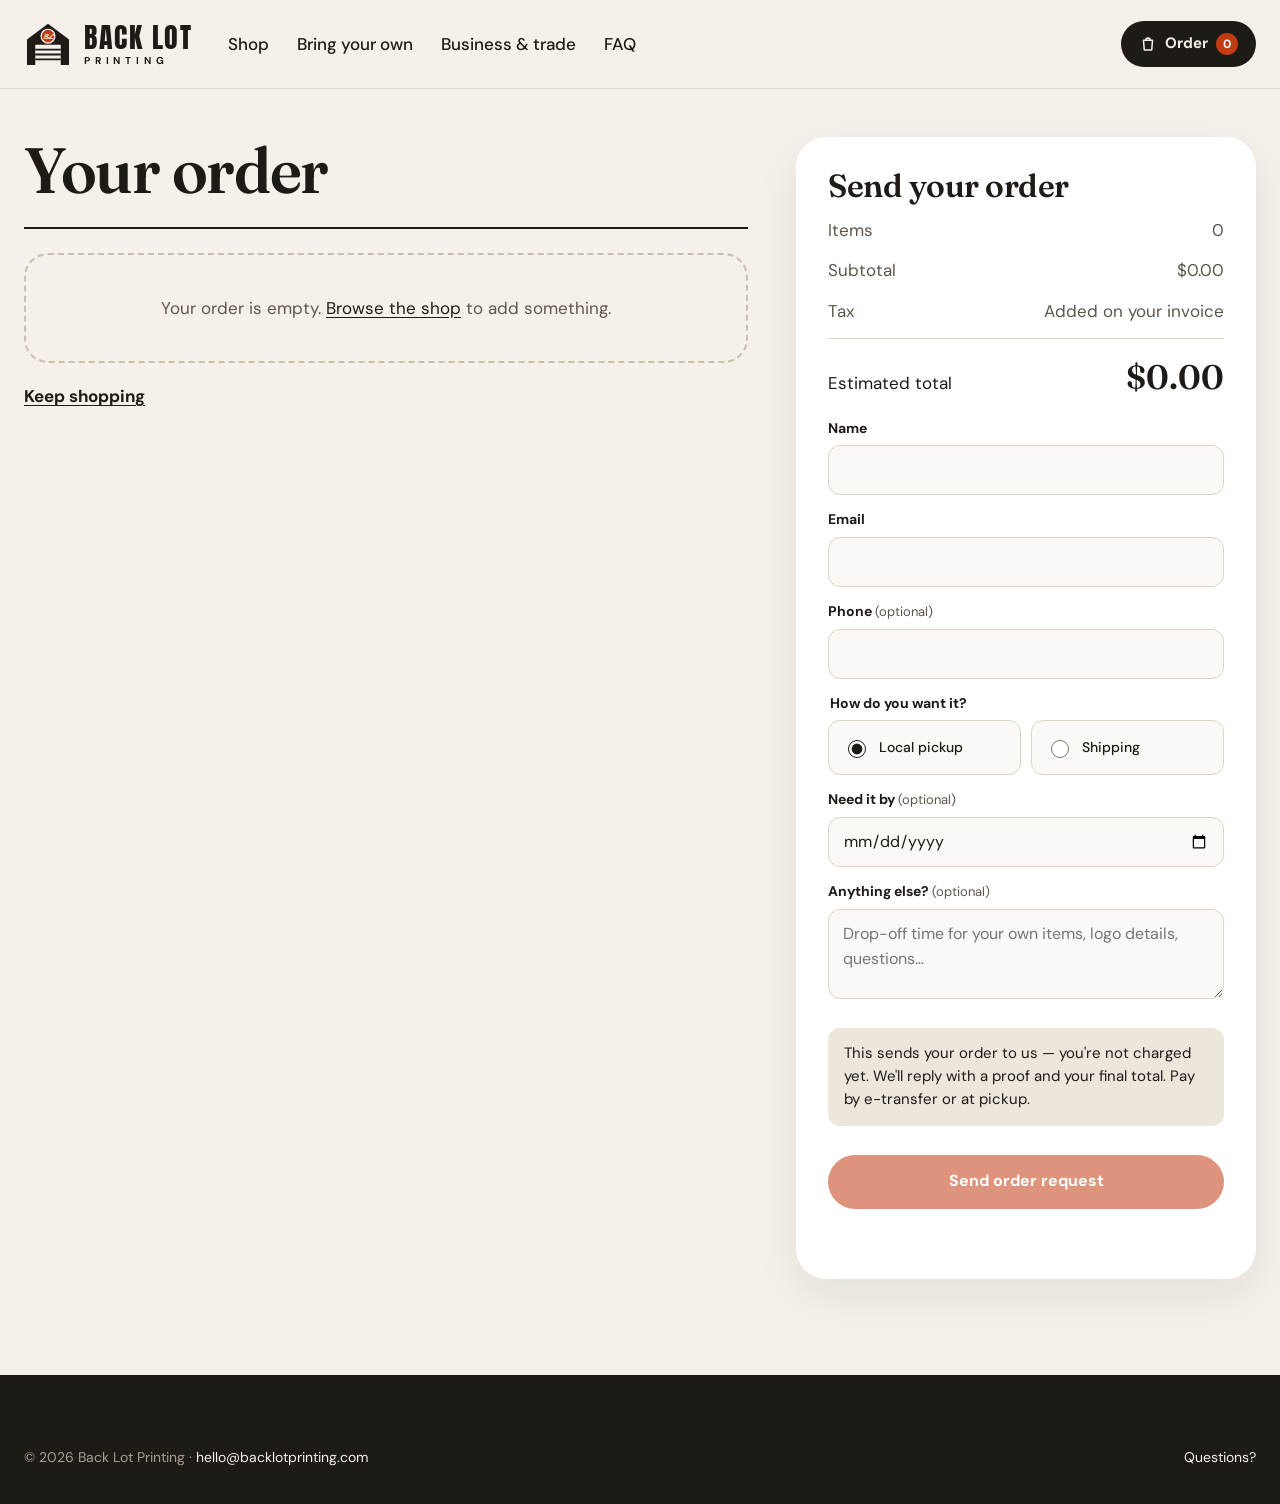
==== order.html @ 82334598 "Add files via upload" ====
<!doctype html>
<html lang="en">
<head>
<meta charset="utf-8">
<meta name="viewport" content="width=device-width, initial-scale=1">
<title>Your order — Back Lot Printing</title>
<link rel="icon" href="data:image/svg+xml,%3Csvg xmlns='http://www.w3.org/2000/svg' viewBox='0 0 64 64'%3E%3Cpath d='M4 26 L32 5 L60 26 V60 H4 Z' fill='%231E1B17'/%3E%3Crect x='15' y='33' width='34' height='27' fill='%23F5F1EA'/%3E%3Cpath d='M15 39.5 H49 M15 46 H49 M15 52.5 H49' stroke='%231E1B17' stroke-width='2.4'/%3E%3Ccircle cx='32' cy='21.5' r='9.2' fill='%23C23B12' stroke='%23FFFFFF' stroke-width='1.6'/%3E%3C/svg%3E">
<link rel="preconnect" href="https://fonts.googleapis.com">
<link rel="preconnect" href="https://fonts.gstatic.com" crossorigin>
<link href="https://fonts.googleapis.com/css2?family=Anton&family=DM+Sans:opsz,wght@9..40,400;9..40,500;9..40,700&family=Fraunces:opsz,wght@9..144,500..700&family=Yellowtail&display=swap" rel="stylesheet">
<link rel="stylesheet" href="styles.css">
<script src="config.js"></script>
<script src="products.js"></script>
<script src="site.js"></script>
</head>
<body>

<header class="site-header">
  <div class="wrap">
    <a class="logo" href="index.html" aria-label="Back Lot Printing home">
      <svg width="48" height="48" viewBox="0 0 64 64" aria-hidden="true"><path d="M4 26 L32 5 L60 26 V60 H4 Z" fill="#1E1B17"/><rect x="15" y="33" width="34" height="27" fill="#F5F1EA"/><path d="M15 39.5 H49 M15 46 H49 M15 52.5 H49" stroke="#1E1B17" stroke-width="2.4"/><circle cx="32" cy="21.5" r="9.2" fill="#C23B12" stroke="#FFFFFF" stroke-width="1.6"/><text x="32" y="24.9" text-anchor="middle" font-family="Yellowtail, 'Brush Script MT', cursive" font-size="10" fill="#FFFFFF">BL</text></svg>
      <span class="logo-words"><b>BACK LOT</b><small>PRINTING</small></span>
    </a>
    <nav id="site-nav" class="nav" aria-label="Main">
      <a href="shop.html">Shop</a>
      <a href="index.html#byo">Bring your own</a>
      <a href="index.html#business">Business &amp; trade</a>
      <a href="index.html#faq">FAQ</a>
    </nav>
    <div class="header-actions">
      <a class="cart-link" href="order.html" data-cart-label aria-label="Your order" aria-current="page">
        <svg width="18" height="18" viewBox="0 0 24 24" fill="none" stroke="currentColor" stroke-width="2" stroke-linecap="round" stroke-linejoin="round" aria-hidden="true"><path d="M6 7h12l-1 13H7L6 7z"/><path d="M9 7a3 3 0 0 1 6 0"/></svg>
        Order <span class="cart-count" data-cart-count>0</span>
      </a>
      <button class="menu-toggle" type="button" aria-controls="site-nav" aria-expanded="false" aria-label="Menu">
        <svg width="22" height="22" viewBox="0 0 24 24" fill="none" stroke="currentColor" stroke-width="2.2" stroke-linecap="round" aria-hidden="true"><path d="M4 7h16M4 12h16M4 17h16"/></svg>
      </button>
    </div>
  </div>
</header>

<main class="wrap">
  <div class="order">
    <div>
      <h1 class="h1" style="font-size:clamp(40px,5vw,64px);margin-bottom:24px">Your order</h1>
      <div class="order-items" id="items"></div>
      <div id="empty" class="empty" hidden style="margin-top:24px">
        Your order is empty. <a href="shop.html">Browse the shop</a> to add something.
      </div>
      <p style="margin-top:20px"><a class="link-strong" href="shop.html">Keep shopping</a></p>
    </div>

    <form class="summary" id="order-form" novalidate>
      <h2 class="h2" style="font-size:32px">Send your order</h2>
      <div class="sum-line"><span>Items</span><span id="sum-count">0</span></div>
      <div class="sum-line"><span>Subtotal</span><span id="sum-sub">$0</span></div>
      <div class="sum-line"><span>Tax</span><span>Added on your invoice</span></div>
      <div class="sum-total"><span>Estimated total</span><strong id="sum-total">$0</strong></div>
      <p class="notice warn" id="min-warn" hidden>Trade items (tags, tool marking, QR codes) have a $40 minimum. Add a few more, or send it anyway and we'll talk.</p>

      <div class="field"><label for="o-name">Name</label><input id="o-name" name="Name" autocomplete="name" required></div>
      <div class="field"><label for="o-email">Email</label><input id="o-email" name="Email" type="email" autocomplete="email" required></div>
      <div class="field"><label for="o-phone">Phone <span class="hint">(optional)</span></label><input id="o-phone" name="Phone" type="tel" autocomplete="tel"></div>
      <fieldset style="border:none;margin:0;padding:0" class="field">
        <legend class="field-label" style="margin-bottom:6px">How do you want it?</legend>
        <div class="radio-row">
          <label><input type="radio" name="Delivery" value="Local pickup" checked> Local pickup</label>
          <label><input type="radio" name="Delivery" value="Shipping (quote on invoice)"> Shipping</label>
        </div>
      </fieldset>
      <div class="field"><label for="o-date">Need it by <span class="hint">(optional)</span></label><input id="o-date" name="Needed by" type="date"></div>
      <div class="field"><label for="o-notes">Anything else? <span class="hint">(optional)</span></label><textarea id="o-notes" name="Notes" placeholder="Drop-off time for your own items, logo details, questions…" style="min-height:90px"></textarea></div>

      <p class="notice">This sends your order to us — you're not charged yet. We'll reply with a proof and your final total. Pay by e-transfer or at pickup.</p>
      <button class="btn btn-accent" type="submit" id="send">Send order request</button>
      <p class="form-status" id="order-status" role="status" aria-live="polite"></p>
    </form>
  </div>
</main>

<footer class="site-footer">
  <div class="wrap">
    <div class="footer-bottom" style="margin-top:0;border-top:none;padding-top:0">
      <span>© <span data-year>2026</span> Back Lot Printing · <a data-link="email" href="#"></a></span>
      <span><a href="index.html#faq">Questions?</a></span>
    </div>
  </div>
</footer>

<script>
document.addEventListener('DOMContentLoaded', function () {
  var itemsEl = document.getElementById('items');

  function lines() {
    return BL.getOrder().map(function (l, i) { return { i: i, line: l, p: BL.find(l.id) }; }).filter(function (x) { return x.p; });
  }

  function render() {
    var L = lines(), sub = 0, count = 0, tradeSub = 0;
    itemsEl.innerHTML = L.map(function (x) {
      var pr = BL.priceFor(x.p, x.line.qty);
      sub += pr.total; count += x.line.qty;
      if (x.p.cat === 'biz' && x.p.unit === 'ea') tradeSub += pr.total;
      return '<div class="order-row">' +
        '<span class="card-art">' + BL.art(x.p, '') + '</span>' +
        '<div><h3>' + BL.esc(x.p.name) + '</h3>' +
        '<p>"' + BL.esc(x.line.text) + '"' + (x.line.notes ? ' · ' + BL.esc(x.line.notes) : '') + '</p>' +
        '<p>' + x.line.qty + ' × ' + BL.money(pr.each) + (pr.note ? ' · ' + pr.note : '') + (x.p.byo ? ' · you bring the item' : '') + '</p>' +
        '<div class="row-actions">' +
          '<div class="qty" role="group" aria-label="Quantity for ' + BL.esc(x.p.name) + '"><button type="button" data-dec="' + x.i + '" aria-label="One fewer">−</button><input type="number" value="' + x.line.qty + '" min="' + (x.p.min || 1) + '" data-q="' + x.i + '" aria-label="Quantity"><button type="button" data-inc="' + x.i + '" aria-label="One more">+</button></div>' +
          '<button type="button" class="link-btn" data-rm="' + x.i + '">Remove</button>' +
        '</div></div>' +
        '<span class="row-price">$' + pr.total.toFixed(2) + '</span></div>';
    }).join('');
    document.getElementById('empty').hidden = L.length > 0;
    document.getElementById('sum-count').textContent = count;
    document.getElementById('sum-sub').textContent = '$' + sub.toFixed(2);
    document.getElementById('sum-total').textContent = '$' + sub.toFixed(2);
    document.getElementById('min-warn').hidden = !(tradeSub > 0 && tradeSub < 40);
    document.getElementById('send').disabled = L.length === 0;

    var setQty = function (idx, q) {
      var order = BL.getOrder(); var p = BL.find(order[idx].id);
      order[idx].qty = Math.max((p && p.min) || 1, q || 1);
      BL.saveOrder(order); render();
    };
    itemsEl.querySelectorAll('[data-dec]').forEach(function (b) { b.addEventListener('click', function () { var i = +b.dataset.dec; setQty(i, BL.getOrder()[i].qty - 1); }); });
    itemsEl.querySelectorAll('[data-inc]').forEach(function (b) { b.addEventListener('click', function () { var i = +b.dataset.inc; setQty(i, BL.getOrder()[i].qty + 1); }); });
    itemsEl.querySelectorAll('[data-q]').forEach(function (inp) { inp.addEventListener('change', function () { setQty(+inp.dataset.q, parseInt(inp.value, 10)); }); });
    itemsEl.querySelectorAll('[data-rm]').forEach(function (b) { b.addEventListener('click', function () { var o = BL.getOrder(); o.splice(+b.dataset.rm, 1); BL.saveOrder(o); render(); }); });
  }

  document.getElementById('order-form').addEventListener('submit', function (e) {
    e.preventDefault();
    var f = e.target, st = document.getElementById('order-status');
    var err = function (m, el) { st.textContent = m; st.className = 'form-status err'; if (el) el.focus(); };
    if (!lines().length) return err('Add something to your order first.');
    if (!f.elements['Name'].value.trim()) return err('Add your name.', f.elements['Name']);
    if (!f.elements['Email'].value.trim() || !f.elements['Email'].checkValidity()) return err('Add an email like name@example.com.', f.elements['Email']);

    var total = 0;
    var summary = lines().map(function (x) {
      var pr = BL.priceFor(x.p, x.line.qty); total += pr.total;
      return '- ' + x.line.qty + ' × ' + x.p.name + ' (' + BL.money(pr.each) + ' ea) = $' + pr.total.toFixed(2) +
        '\n  Engrave: ' + x.line.text + (x.line.notes ? '\n  Notes: ' + x.line.notes : '') + (x.p.byo ? '\n  Customer brings item' : '');
    }).join('\n');
    var fields = {
      'Name': f.elements['Name'].value, 'Email': f.elements['Email'].value, 'Phone': f.elements['Phone'].value || '—',
      'Delivery': f.elements['Delivery'].value, 'Needed by': f.elements['Needed by'].value || '—',
      'Order': '\n' + summary, 'Estimated total': '$' + total.toFixed(2) + ' + tax', 'Notes': f.elements['Notes'].value || '—'
    };
    BL.sendForm('Order request from ' + fields.Name, fields, st, function () {
      if (BL.CFG.formEndpoint) { BL.saveOrder([]); render(); f.reset(); st.textContent = 'Order sent. We\'ll email you a proof and total soon.'; st.className = 'form-status ok'; }
    });
  });

  render();
});
</script>
</body>
</html>
---- styles.css ----
/* Back Lot Printing — shared styles */
:root {
  --paper: #F5F1EA;
  --surface: #FFFFFF;
  --sand: #EDE6DA;
  --field: #FBF9F5;
  --ink: #1E1B17;
  --muted: #5E564B;
  --line: #DDD4C6;
  --accent: #C23B12;
  --accent-soft: #E9A58C;
  --teal: #1F3D3A;
  --teal-line: #3F625E;
  --teal-text: #CFE0DE;
  --ok: #2F6B3A;
  --display: 'Fraunces', Georgia, serif;
  --body: 'DM Sans', system-ui, -apple-system, 'Segoe UI', sans-serif;
  --logo: 'Anton', Impact, 'Arial Narrow', sans-serif;
  --script: 'Yellowtail', 'Brush Script MT', cursive;
  --radius-lg: 30px;
  --radius: 20px;
  --radius-sm: 12px;
}
* { box-sizing: border-box; }
html { scroll-behavior: smooth; }
@media (prefers-reduced-motion: reduce) { html { scroll-behavior: auto; } }
body { margin: 0; background: var(--paper); color: var(--ink); font-family: var(--body); font-size: 17px; line-height: 1.55; }
img { max-width: 100%; display: block; }
a { color: var(--ink); text-underline-offset: 3px; }
a:hover { color: var(--accent); }
:focus-visible { outline: 3px solid var(--accent); outline-offset: 3px; border-radius: 6px; }
button, input, select, textarea { font: inherit; color: inherit; }
.visually-hidden { position: absolute; width: 1px; height: 1px; overflow: hidden; clip: rect(0 0 0 0); white-space: nowrap; }
[hidden] { display: none !important; }

.wrap { width: min(1240px, 100% - 48px); margin-inline: auto; }
.section { padding-block: 96px; }
.section--tight { padding-block: 64px; }

/* Type */
h1, h2, h3 { margin: 0; }
.h1 { font-family: var(--display); font-weight: 600; font-size: clamp(44px, 6.2vw, 82px); line-height: 1.03; letter-spacing: -0.02em; }
.h2 { font-family: var(--display); font-weight: 600; font-size: clamp(34px, 4.2vw, 58px); line-height: 1.06; letter-spacing: -0.015em; }
.h3 { font-size: 21px; font-weight: 700; line-height: 1.3; }
.label { display: inline-block; font-weight: 700; font-size: 15px; color: var(--accent); margin-bottom: 12px; }
.lede { font-size: clamp(18px, 1.6vw, 21px); line-height: 1.6; color: var(--muted); max-width: 36em; margin: 0; }
.muted { color: var(--muted); }
.section-head { display: flex; justify-content: space-between; align-items: flex-end; gap: 32px; margin-bottom: 40px; flex-wrap: wrap; }
.section-head .h2 { max-width: 16em; }
.link-strong { font-weight: 700; padding: 10px 0; }

/* Buttons */
.btn { display: inline-flex; align-items: center; justify-content: center; gap: 10px; min-height: 54px; padding: 0 28px; border-radius: 999px; border: 1.5px solid transparent; font-weight: 700; font-size: 16px; text-decoration: none; cursor: pointer; background: none; transition: background-color .15s, color .15s; }
.btn-dark { background: var(--ink); color: var(--paper); }
.btn-dark:hover { background: #3a342c; color: var(--paper); }
.btn-outline { border-color: var(--ink); color: var(--ink); }
.btn-outline:hover { background: var(--ink); color: var(--paper); }
.btn-accent { background: var(--accent); color: #fff; }
.btn-accent:hover { background: #a53210; color: #fff; }
.btn-light { background: var(--paper); color: var(--ink); }
.btn-light:hover { background: #fff; color: var(--ink); }
.btn-ghost-light { border-color: #5E564B; color: var(--paper); }
.btn-ghost-light:hover { background: #2A2620; color: var(--paper); }
.btn-sm { min-height: 44px; padding: 0 18px; font-size: 15px; }
.btn[disabled] { opacity: .55; cursor: not-allowed; }

/* Top bar + header */
.topbar { background: var(--ink); color: var(--sand); font-size: 14px; text-align: center; padding: 10px 16px; }
.topbar b { color: #fff; }
.site-header { border-bottom: 1px solid var(--line); background: var(--paper); position: relative; z-index: 20; }
.site-header .wrap { display: flex; align-items: center; gap: 36px; min-height: 88px; }
.logo { display: flex; align-items: center; gap: 12px; text-decoration: none; color: var(--ink); flex-shrink: 0; }
.logo:hover { color: var(--ink); }
.logo-words { display: flex; flex-direction: column; line-height: 1; }
.logo-words b { font-family: var(--logo); font-weight: 400; font-size: 28px; letter-spacing: 1.5px; }
.logo-words small { font-weight: 700; font-size: 10px; letter-spacing: 4.8px; margin-top: 5px; }
.nav { display: flex; gap: 28px; flex-grow: 1; }
.nav a { text-decoration: none; font-weight: 500; padding: 10px 0; }
.nav a[aria-current="page"] { box-shadow: inset 0 -3px 0 var(--accent); }
.header-actions { display: flex; align-items: center; gap: 10px; }
.cart-link { display: inline-flex; align-items: center; gap: 8px; min-height: 46px; padding: 0 18px; border-radius: 999px; background: var(--ink); color: var(--paper); text-decoration: none; font-weight: 700; font-size: 15px; }
.cart-link:hover { color: var(--paper); background: #3a342c; }
.cart-count { min-width: 22px; height: 22px; padding: 0 6px; border-radius: 999px; background: var(--accent); color: #fff; font-size: 12px; display: inline-flex; align-items: center; justify-content: center; }
.menu-toggle { display: none; width: 46px; height: 46px; border-radius: 50%; border: 1.5px solid var(--line); background: none; cursor: pointer; align-items: center; justify-content: center; }

/* Hero */
.hero .wrap { display: grid; grid-template-columns: minmax(0, 1fr) minmax(0, 560px); gap: 56px; align-items: center; padding-block: 64px 88px; }
.hero-copy { display: flex; flex-direction: column; gap: 24px; }
.hero-actions { display: flex; gap: 12px; flex-wrap: wrap; }
.hero-facts { display: grid; grid-template-columns: repeat(3, minmax(0, 1fr)); gap: 20px; padding-top: 22px; border-top: 1px solid var(--line); max-width: 620px; }
.hero-facts b { display: block; font-family: var(--display); font-weight: 600; font-size: 26px; line-height: 1.2; }
.hero-facts span { font-size: 15px; color: var(--muted); }

/* Try-it preview */
.try { background: var(--surface); border-radius: var(--radius-lg); box-shadow: 0 24px 60px rgba(30,27,23,.12); overflow: hidden; }
.try-head { display: flex; justify-content: space-between; align-items: center; gap: 12px; padding: 18px 22px; border-bottom: 1px solid var(--sand); flex-wrap: wrap; }
.try-head strong { font-size: 16px; }
.seg { display: flex; gap: 4px; background: var(--paper); border-radius: 999px; padding: 4px; }
.seg button { min-height: 38px; padding: 0 14px; border: none; border-radius: 999px; background: none; font-weight: 700; font-size: 14px; cursor: pointer; }
.seg button[aria-pressed="true"] { background: var(--ink); color: var(--paper); }
.try-stage { position: relative; height: 360px; background: var(--sand); display: flex; align-items: center; justify-content: center; }
.try-stage svg { width: 280px; height: 340px; }
.swatches { position: absolute; right: 16px; bottom: 14px; display: flex; gap: 8px; }
.swatch { width: 32px; height: 32px; border-radius: 50%; border: none; cursor: pointer; box-shadow: inset 0 0 0 1px rgba(0,0,0,.25); }
.swatch[aria-pressed="true"] { box-shadow: 0 0 0 3px var(--sand), 0 0 0 5px var(--ink); }
.try-body { padding: 20px 22px 22px; display: flex; flex-direction: column; gap: 14px; }
.try-fields { display: grid; grid-template-columns: 1fr 1fr; gap: 12px; }
.try-foot { display: flex; justify-content: space-between; align-items: center; gap: 12px; flex-wrap: wrap; }
.font-picks { display: flex; gap: 8px; }
.font-picks button { min-height: 42px; padding: 0 14px; border: 1.5px solid var(--line); border-radius: 10px; background: #fff; cursor: pointer; }
.font-picks button[aria-pressed="true"] { background: var(--ink); color: var(--paper); border-color: var(--ink); }

/* Fields */
.field { display: flex; flex-direction: column; gap: 6px; }
.field label, .field .field-label { font-weight: 700; font-size: 14px; }
.field input, .field select, .field textarea { min-height: 50px; padding: 0 14px; border: 1.5px solid var(--line); border-radius: var(--radius-sm); background: var(--field); font-size: 16px; }
.field textarea { padding: 12px 14px; min-height: 120px; resize: vertical; }
.field .hint { font-size: 13px; color: var(--muted); font-weight: 400; }

/* Materials */
.materials { border-block: 1px solid var(--line); }
.materials .wrap { display: flex; align-items: center; gap: 32px; padding-block: 22px; flex-wrap: wrap; }
.materials p { margin: 0; font-weight: 700; color: var(--muted); font-size: 15px; }
.materials ul { list-style: none; margin: 0; padding: 0; display: flex; flex-wrap: wrap; gap: 10px 26px; font-family: var(--display); font-size: 21px; }

/* Category cards */
.cats { display: grid; grid-template-columns: repeat(3, minmax(0, 1fr)); gap: 20px; }
.cat { display: grid; grid-template-columns: 150px 1fr; align-items: center; background: var(--surface); border-radius: 24px; overflow: hidden; text-decoration: none; color: var(--ink); min-height: 150px; }
.cat:hover { color: var(--ink); box-shadow: 0 0 0 2px var(--ink); }
.cat-art { height: 100%; min-height: 150px; display: flex; align-items: center; justify-content: center; background: var(--sand); }
.cat-art svg { width: 84px; height: 84px; }
.cat-text { padding: 18px 22px; display: flex; flex-direction: column; gap: 4px; }
.cat-text b { font-size: 20px; }
.cat-text span { font-size: 15px; color: var(--muted); line-height: 1.45; }
.cat-text em { font-style: normal; font-weight: 700; font-size: 15px; color: var(--accent); }

/* Bring your own */
.byo { background: var(--ink); color: var(--paper); border-radius: 36px; overflow: hidden; display: grid; grid-template-columns: 1.05fr 1fr; }
.byo-main { padding: 60px; display: flex; flex-direction: column; gap: 22px; }
.byo .label { color: var(--accent-soft); }
.byo .lede { color: #CFC6B8; }
.byo-price { display: flex; align-items: baseline; gap: 16px; flex-wrap: wrap; }
.byo-price strong { font-family: var(--display); font-weight: 600; font-size: 92px; line-height: 1; color: #fff; }
.byo-price span { color: #CFC6B8; }
.byo-price span b { color: #fff; }
.byo-list { background: #2A2620; padding: 60px 52px; display: flex; flex-direction: column; justify-content: center; }
.byo-list ul { list-style: none; margin: 0; padding: 0; display: grid; grid-template-columns: 1fr 1fr; gap: 0 28px; }
.byo-list li { display: flex; gap: 10px; align-items: center; padding: 13px 0; border-bottom: 1px solid #3D372F; }
.byo-list li svg { flex-shrink: 0; }
.byo-list p { margin: 22px 0 0; font-size: 15px; color: #A89E8F; line-height: 1.6; }

/* Product tiles (homepage favourites) */
.tiles { display: grid; grid-template-columns: repeat(4, minmax(0, 1fr)); gap: 20px; }
.tile { display: flex; flex-direction: column; gap: 12px; text-decoration: none; color: var(--ink); }
.tile:hover { color: var(--ink); }
.tile-art { height: 260px; background: var(--surface); border-radius: 24px; display: flex; align-items: center; justify-content: center; }
.tile-art svg { width: 120px; height: 120px; }
.tile:hover .tile-art { box-shadow: 0 0 0 2px var(--ink); }
.tile-row { display: flex; justify-content: space-between; align-items: baseline; gap: 10px; }
.tile-row b { font-size: 18px; }
.tile-row span { font-family: var(--display); font-weight: 600; font-size: 23px; white-space: nowrap; }
.tile small { font-size: 15px; color: var(--muted); margin-top: -6px; }

/* Business */
.biz { background: var(--teal); color: var(--paper); }
.biz .wrap { display: grid; grid-template-columns: minmax(0, 1fr) minmax(0, 560px); gap: 64px; align-items: center; }
.biz .label { color: #A9C9C5; }
.biz .lede { color: var(--teal-text); }
.biz-points { display: grid; grid-template-columns: repeat(3, minmax(0, 1fr)); gap: 14px; margin: 26px 0; }
.biz-points div { border: 1px solid var(--teal-line); border-radius: 16px; padding: 16px; }
.biz-points b { display: block; font-family: var(--display); font-weight: 600; font-size: 24px; }
.biz-points span { font-size: 14px; color: #A9C9C5; }
.price-table { background: var(--paper); color: var(--ink); border-radius: 26px; padding: 10px 28px 24px; }
.price-table table { width: 100%; border-collapse: collapse; font-size: 16px; }
.price-table th { text-align: left; font-size: 14px; padding: 16px 0; border-bottom: 2px solid var(--ink); }
.price-table td { padding: 14px 0; border-bottom: 1px solid var(--line); }
.price-table tr:last-child td { border-bottom: none; }
.price-table td:first-child { font-weight: 700; }
.price-table td:last-child { color: var(--teal); font-weight: 700; }
.price-table p { margin: 12px 0 0; font-size: 14px; color: var(--muted); }

/* Work gallery */
.work { display: grid; grid-template-columns: 1.4fr 1fr 1fr; grid-template-rows: 260px 260px; gap: 16px; }
.work figure { margin: 0; position: relative; border-radius: 24px; overflow: hidden; display: flex; align-items: center; justify-content: center; }
.work figure:first-child { grid-row: span 2; }
.work figure img { width: 100%; height: 100%; object-fit: cover; }
.work figcaption { position: absolute; left: 16px; bottom: 14px; background: rgba(245,241,234,.94); padding: 6px 12px; border-radius: 999px; font-size: 14px; font-weight: 700; }

/* About */
.about { display: grid; grid-template-columns: 1fr 1fr; gap: 64px; align-items: center; }
.about-photo { height: 560px; background: var(--sand); border-radius: var(--radius-lg); overflow: hidden; display: flex; align-items: center; justify-content: center; }
.about-photo img { width: 100%; height: 100%; object-fit: cover; }
.about-copy { display: flex; flex-direction: column; gap: 20px; }
.about-copy p { margin: 0; font-size: 18px; line-height: 1.7; color: var(--muted); }
.trio { display: grid; grid-template-columns: repeat(3, minmax(0, 1fr)); gap: 16px; }
.trio div { border-top: 2px solid var(--ink); padding-top: 12px; }
.trio b { display: block; font-size: 17px; }
.trio span { font-size: 15px; color: var(--muted); }
.signoff { display: flex; align-items: center; gap: 22px; padding-top: 10px; }
.stamp { width: 128px; height: 128px; flex-shrink: 0; transform: rotate(-9deg); opacity: .92; }
.signature { display: block; font-family: var(--script); font-size: 42px; line-height: 1.1; }
.signoff-note { display: block; font-size: 15px; color: var(--muted); margin-top: 4px; }

/* Community */
.community { background: var(--sand); border-radius: var(--radius-lg); padding: 44px 48px; display: grid; grid-template-columns: 1.1fr 1fr 1fr 1fr; gap: 32px; }
.community b { display: block; font-size: 18px; margin-bottom: 6px; }
.community p { margin: 0; font-size: 16px; line-height: 1.55; color: var(--muted); }

/* Steps */
.steps { list-style: none; margin: 0; padding: 0; display: grid; grid-template-columns: repeat(4, minmax(0, 1fr)); gap: 32px; position: relative; counter-reset: step; }
.steps::before { content: ""; position: absolute; left: 12%; right: 12%; top: 31px; border-top: 1.5px dashed #C9BFAE; }
.steps li { position: relative; display: flex; flex-direction: column; align-items: center; text-align: center; gap: 12px; counter-increment: step; }
.steps li::before { content: counter(step); width: 62px; height: 62px; border-radius: 50%; background: var(--ink); color: var(--paper); display: flex; align-items: center; justify-content: center; font-family: var(--display); font-weight: 600; font-size: 26px; }
.steps li:last-child::before { background: var(--accent); }
.steps p { margin: 0; font-size: 16px; color: var(--muted); max-width: 16em; }

/* Quote form */
.quote { display: grid; grid-template-columns: minmax(0, 1fr) minmax(0, 660px); gap: 64px; }
.contact-list { list-style: none; margin: 0; padding: 18px 0 0; border-top: 1px solid var(--line); display: flex; flex-direction: column; gap: 12px; }
.contact-list li { display: flex; gap: 12px; align-items: center; }
.card-form { background: var(--surface); border-radius: var(--radius-lg); padding: 40px; display: grid; grid-template-columns: 1fr 1fr; gap: 16px; box-shadow: 0 16px 44px rgba(30,27,23,.08); align-content: start; }
.card-form .full { grid-column: 1 / -1; }
.form-status { min-height: 24px; font-weight: 700; margin: 0; }
.form-status.ok { color: var(--ok); }
.form-status.err { color: var(--accent); }

/* FAQ */
.faq { display: grid; grid-template-columns: 380px minmax(0, 1fr); gap: 64px; }
.faq-list { border-top: 2px solid var(--ink); }
.faq-list details { border-bottom: 1px solid var(--line); padding: 20px 0; }
.faq-list summary { font-size: 19px; font-weight: 700; cursor: pointer; }
.faq-list p { margin: 10px 0 0; color: var(--muted); }

/* Newsletter */
.signup { background: var(--sand); border-radius: var(--radius-lg); padding: 44px 52px; display: flex; justify-content: space-between; align-items: center; gap: 32px; flex-wrap: wrap; }
.signup form { display: flex; gap: 10px; flex-wrap: wrap; }
.signup input { min-height: 54px; padding: 0 20px; border: 1.5px solid var(--line); border-radius: 999px; background: #fff; width: 300px; max-width: 100%; }

/* Footer */
.site-footer { background: var(--ink); color: var(--paper); padding: 72px 0 36px; margin-top: 96px; }
.footer-grid { display: grid; grid-template-columns: 1.6fr 1fr 1fr 1fr; gap: 40px; }
.site-footer a { color: var(--paper); text-decoration: none; }
.site-footer a:hover { color: var(--accent-soft); }
.footer-col { display: flex; flex-direction: column; gap: 12px; }
.footer-col strong { color: var(--accent-soft); }
.footer-note { margin: 0; color: #CFC6B8; max-width: 22em; }
.footer-bottom { display: flex; justify-content: space-between; gap: 16px; flex-wrap: wrap; margin-top: 48px; padding-top: 24px; border-top: 1px solid #3D372F; font-size: 14px; color: #A89E8F; }

/* ---------- Shop page ---------- */
.shop-head { padding-block: 48px 0; display: flex; justify-content: space-between; align-items: flex-end; gap: 32px; flex-wrap: wrap; }
.filters { margin-top: 28px; padding-block: 18px; border-top: 2px solid var(--ink); border-bottom: 1px solid var(--line); display: flex; flex-direction: column; gap: 14px; }
.chips { display: flex; gap: 8px; flex-wrap: wrap; }
.chip { min-height: 42px; padding: 0 16px; border: 1.5px solid var(--ink); border-radius: 999px; background: none; font-weight: 700; font-size: 14px; cursor: pointer; display: inline-flex; align-items: center; gap: 8px; }
.chip small { opacity: .65; font-size: 12px; }
.chip[aria-pressed="true"] { background: var(--ink); color: var(--paper); }
.filter-row { display: flex; justify-content: space-between; align-items: center; gap: 16px; flex-wrap: wrap; }
.search { display: flex; align-items: center; gap: 10px; min-height: 48px; padding: 0 18px; border: 1.5px solid var(--ink); border-radius: 999px; background: var(--field); width: min(460px, 100%); }
.search input { border: none; background: none; outline: none; width: 100%; font-size: 16px; }
.sort { display: flex; align-items: center; gap: 12px; }
.sort select { min-height: 46px; padding: 0 14px; border: 1.5px solid var(--ink); border-radius: 999px; background: none; }
.grid { display: grid; grid-template-columns: repeat(4, minmax(0, 1fr)); gap: 20px; padding-block: 28px 20px; }
.card { background: var(--surface); border: 1.5px solid var(--line); border-radius: 22px; overflow: hidden; display: flex; flex-direction: column; }
.card-open { all: unset; cursor: pointer; display: flex; flex-direction: column; gap: 12px; padding: 14px 14px 0; flex-grow: 1; }
.card-open:focus-visible { outline: 3px solid var(--accent); outline-offset: -3px; }
.card:hover { border-color: var(--ink); }
.card-art { position: relative; height: 170px; background: var(--sand); border-radius: 14px; display: flex; align-items: center; justify-content: center; }
.card-art svg { width: 104px; height: 104px; }
.card-art, .tile-art, .cat-art, .dlg-art { overflow: hidden; }
.card-art img, .tile-art img, .cat-art img, .dlg-art img { width: 100%; height: 100%; object-fit: contain; display: block; }
.card-art:has(img), .tile-art:has(img), .cat-art:has(img), .dlg-art:has(img) { background: #EEE8E0 !important; }
.dlg-art img { position: absolute; inset: 0; }
.dlg-art:has(img) .dlg-preview { background: rgba(245,241,234,.9); bottom: 0; padding: 10px 16px; }
.badge { z-index: 1; }
.badge { position: absolute; top: 10px; left: 10px; font-size: 12px; font-weight: 700; padding: 4px 10px; border-radius: 999px; background: #D6CFBF; color: var(--muted); }
.badge--byo { background: var(--teal); color: #fff; }
.badge--pop { background: var(--accent); color: #fff; }
.badge--bulk { background: var(--ink); color: var(--paper); }
.card-name { font-weight: 700; font-size: 17px; }
.card-desc { font-size: 14px; color: var(--muted); line-height: 1.45; }
.card-foot { display: flex; justify-content: space-between; align-items: center; padding: 12px 14px 14px; margin-top: 10px; border-top: 1px solid var(--line); }
.card-price { font-family: var(--display); font-weight: 600; font-size: 22px; }
.empty { padding: 40px; border: 2px dashed #C9BFAE; border-radius: 24px; text-align: center; color: var(--muted); }

/* Product dialog */
dialog.product { width: min(920px, 100% - 32px); border: none; border-radius: var(--radius-lg); padding: 0; background: var(--surface); color: var(--ink); box-shadow: 0 40px 100px rgba(0,0,0,.3); }
dialog.product::backdrop { background: rgba(30,27,23,.55); }
.dlg { display: grid; grid-template-columns: 360px minmax(0, 1fr); }
.dlg-art { position: relative; background: var(--sand); display: flex; align-items: center; justify-content: center; min-height: 420px; }
.dlg-art svg { width: 200px; height: 200px; }
.dlg-preview { position: absolute; left: 0; right: 0; bottom: 22px; text-align: center; font-family: var(--script); font-size: 28px; color: var(--muted); padding: 0 16px; overflow: hidden; white-space: nowrap; text-overflow: ellipsis; }
.dlg-body { padding: 32px 34px; display: flex; flex-direction: column; gap: 16px; }
.dlg-top { display: flex; justify-content: space-between; gap: 16px; align-items: flex-start; padding-right: 44px; }
.dlg-price { font-family: var(--display); font-weight: 600; font-size: 34px; white-space: nowrap; }
.dlg-close { position: absolute; top: 14px; right: 14px; width: 44px; height: 44px; border-radius: 50%; border: none; background: rgba(255,255,255,.9); cursor: pointer; font-size: 22px; z-index: 2; }
.pills { display: flex; gap: 8px; flex-wrap: wrap; }
.pills span { font-size: 13px; font-weight: 700; padding: 5px 11px; border-radius: 999px; background: var(--sand); }
.qty { display: inline-flex; align-self: flex-start; align-items: center; border: 1.5px solid var(--ink); border-radius: var(--radius-sm); min-height: 50px; background: #fff; }
.qty button { width: 46px; height: 46px; border: none; background: none; font-size: 22px; cursor: pointer; }
.qty input { width: 64px; text-align: center; border: none; background: none; font-weight: 700; font-size: 18px; -moz-appearance: textfield; }
.qty input::-webkit-outer-spin-button, .qty input::-webkit-inner-spin-button { -webkit-appearance: none; margin: 0; }
.dlg-total { display: flex; justify-content: space-between; align-items: center; gap: 16px; padding-top: 16px; border-top: 1px solid var(--line); flex-wrap: wrap; }
.dlg-total strong { font-family: var(--display); font-weight: 600; font-size: 32px; display: block; }

/* ---------- Order page ---------- */
.order { display: grid; grid-template-columns: minmax(0, 1fr) 460px; gap: 48px; align-items: start; padding-block: 48px 0; }
.order-items { border-top: 2px solid var(--ink); }
.order-row { display: grid; grid-template-columns: 96px minmax(0, 1fr) auto; gap: 18px; align-items: center; padding: 20px 0; border-bottom: 1px solid var(--line); }
.order-row .card-art { height: 96px; border-radius: 14px; }
.order-row .card-art svg { width: 60px; height: 60px; }
.order-row h3 { font-size: 18px; }
.order-row p { margin: 2px 0 0; font-size: 15px; color: var(--muted); }
.order-row .row-actions { display: flex; align-items: center; gap: 14px; margin-top: 8px; flex-wrap: wrap; }
.link-btn { background: none; border: none; text-decoration: underline; cursor: pointer; padding: 6px 0; font-size: 15px; }
.row-price { font-family: var(--display); font-weight: 600; font-size: 22px; text-align: right; }
.summary { background: var(--surface); border-radius: var(--radius-lg); padding: 32px; box-shadow: 0 16px 44px rgba(30,27,23,.08); display: flex; flex-direction: column; gap: 14px; }
.sum-line { display: flex; justify-content: space-between; color: var(--muted); }
.sum-total { display: flex; justify-content: space-between; align-items: baseline; padding-top: 12px; border-top: 1px solid var(--line); }
.sum-total strong { font-family: var(--display); font-weight: 600; font-size: 34px; }
.radio-row { display: flex; gap: 10px; flex-wrap: wrap; }
.radio-row label { flex: 1 1 160px; display: flex; align-items: center; gap: 10px; min-height: 50px; padding: 0 14px; border: 1.5px solid var(--line); border-radius: var(--radius-sm); background: var(--field); cursor: pointer; font-weight: 500; }
.radio-row input { accent-color: var(--ink); width: 18px; height: 18px; }
.notice { background: var(--sand); border-radius: var(--radius-sm); padding: 14px 16px; font-size: 15px; color: var(--ink); }
.notice.warn { background: #F6DCD2; }

/* ---------- Responsive ---------- */
@media (max-width: 1100px) {
  .hero .wrap, .biz .wrap, .quote, .about, .faq, .order { grid-template-columns: 1fr; }
  .cats { grid-template-columns: repeat(2, minmax(0, 1fr)); }
  .tiles, .grid { grid-template-columns: repeat(3, minmax(0, 1fr)); }
  .byo { grid-template-columns: 1fr; }
  .community { grid-template-columns: 1fr 1fr; }
  .about-photo { height: 420px; }
}
@media (max-width: 820px) {
  .section { padding-block: 72px; }
  .menu-toggle { display: inline-flex; }
  .nav { display: none; position: absolute; top: 100%; left: 0; right: 0; flex-direction: column; gap: 0; background: var(--paper); border-bottom: 1px solid var(--line); padding: 8px 24px 16px; }
  .nav.open { display: flex; }
  .nav a { padding: 14px 0; border-bottom: 1px solid var(--line); }
  .header-actions .btn-outline { display: none; }
  .site-header .wrap { gap: 16px; justify-content: space-between; }
  .cats, .tiles, .grid { grid-template-columns: 1fr 1fr; }
  .work { grid-template-columns: 1fr 1fr; grid-template-rows: none; grid-auto-rows: 200px; }
  .work figure:first-child { grid-row: span 1; grid-column: span 2; }
  .steps { grid-template-columns: 1fr 1fr; row-gap: 40px; }
  .steps::before { display: none; }
  .dlg { grid-template-columns: 1fr; }
  .dlg-art { min-height: 240px; }
  .dlg-art svg { width: 140px; height: 140px; }
  .byo-main, .byo-list { padding: 40px 28px; }
  .footer-grid { grid-template-columns: 1fr 1fr; }
}
@media (max-width: 560px) {
  body { font-size: 16px; }
  .wrap { width: calc(100% - 32px); }
  .cats, .tiles, .grid, .community, .biz-points, .trio, .try-fields { grid-template-columns: 1fr; }
  .cat { grid-template-columns: 110px 1fr; }
  .hero-facts { grid-template-columns: 1fr; gap: 12px; }
  .byo-list ul { grid-template-columns: 1fr; }
  .byo-price strong { font-size: 72px; }
  .card-form { grid-template-columns: 1fr; padding: 26px; }
  .community, .signup { padding: 32px 24px; }
  .steps { grid-template-columns: 1fr; }
  .footer-grid { grid-template-columns: 1fr; }
  .order-row { grid-template-columns: 72px minmax(0, 1fr); }
  .order-row .row-price { grid-column: 2; text-align: left; }
  .try-stage { height: 300px; }
  .try-stage svg { width: 230px; height: 280px; }
  .logo-words b { font-size: 24px; }
  .cart-link { padding: 0 14px; }
  .price-table { padding: 6px 18px 18px; }
}
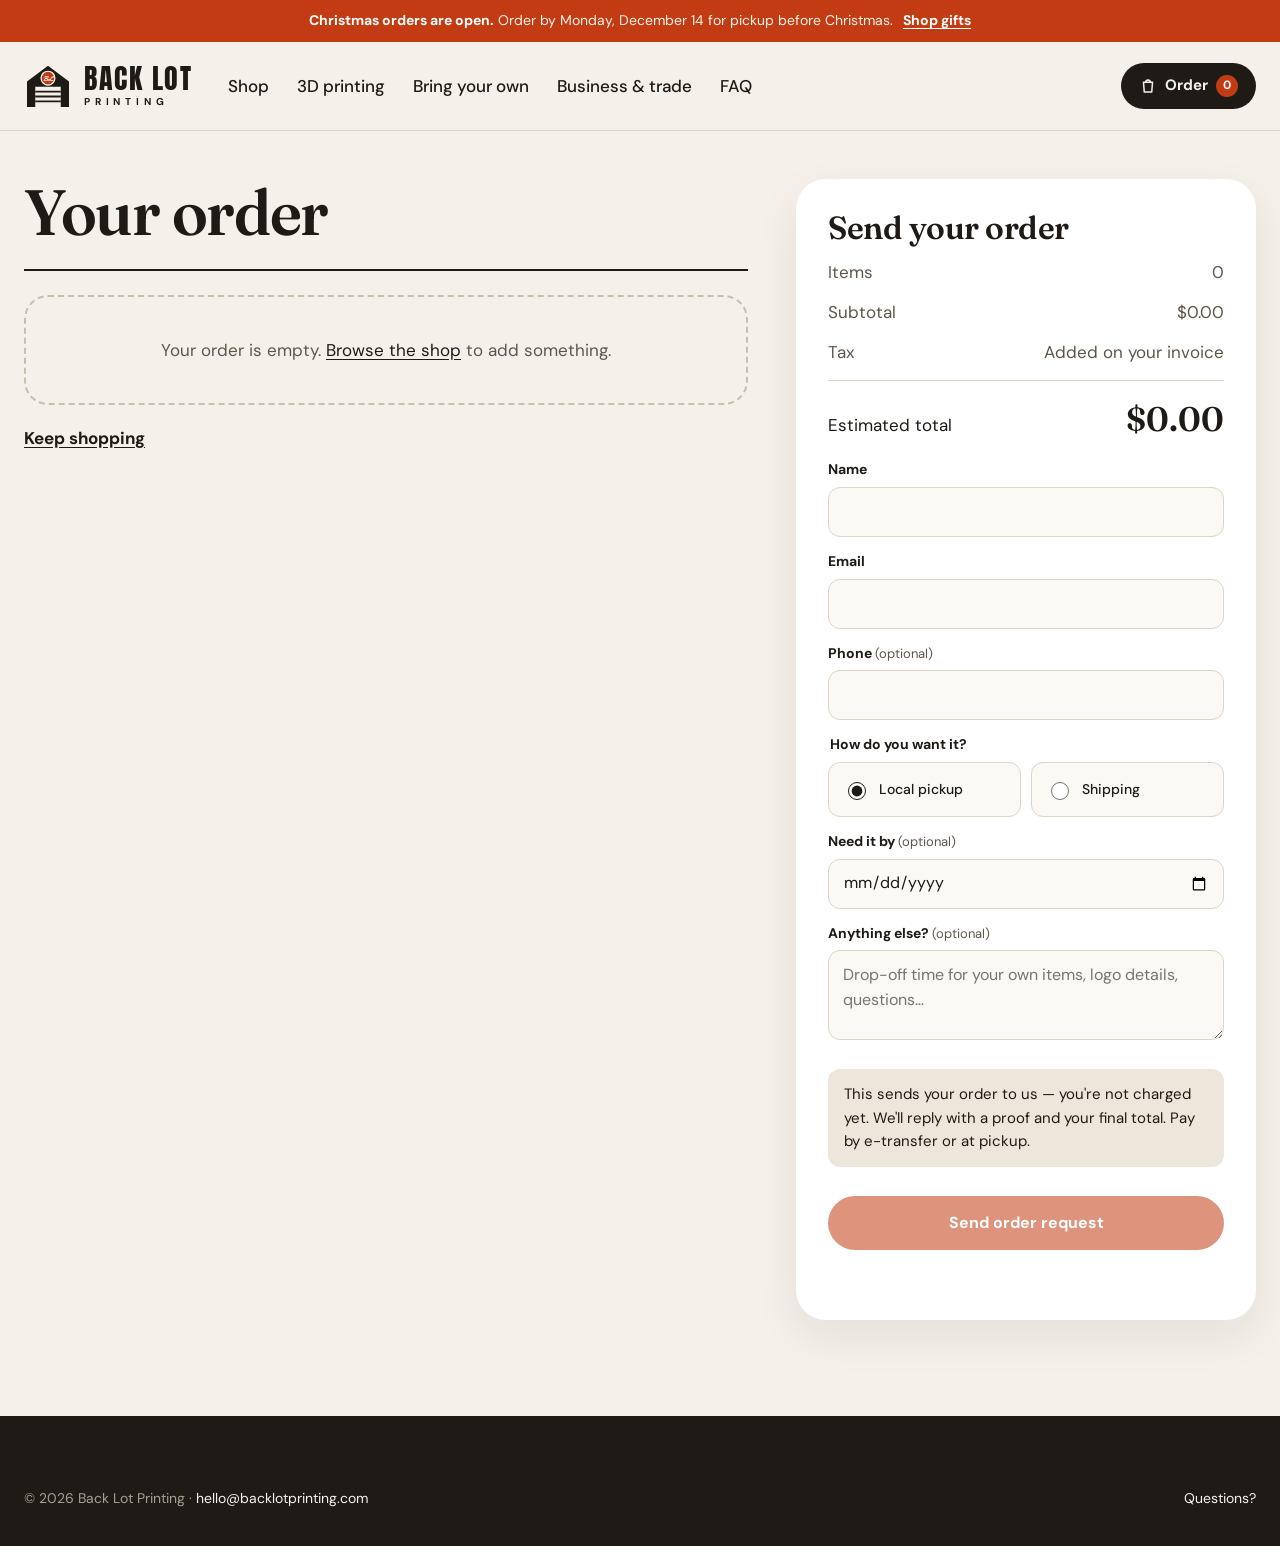
==== commit ade79fea: "Add files via upload" ====
--- a/order.html
+++ b/order.html
@@ -15,6 +15,8 @@
 </head>
 <body>
 
+<div class="topbar topbar--xmas" data-xmas-until="2026-12-14"><b>Christmas orders are open.</b> Order by Monday, December 14 for pickup before Christmas. <a href="shop.html?cat=gifts">Shop gifts</a></div>
+
 <header class="site-header">
   <div class="wrap">
     <a class="logo" href="index.html" aria-label="Back Lot Printing home">
@@ -23,6 +25,7 @@
     </a>
     <nav id="site-nav" class="nav" aria-label="Main">
       <a href="shop.html">Shop</a>
+      <a href="shop.html?cat=print">3D printing</a>
       <a href="index.html#byo">Bring your own</a>
       <a href="index.html#business">Business &amp; trade</a>
       <a href="index.html#faq">FAQ</a>
--- a/styles.css
+++ b/styles.css
@@ -180,7 +180,7 @@
 .price-table p { margin: 12px 0 0; font-size: 14px; color: var(--muted); }
 
 /* Work gallery */
-.work { display: grid; grid-template-columns: 1.4fr 1fr 1fr; grid-template-rows: 260px 260px; gap: 16px; }
+.work { display: grid; grid-template-columns: 1.4fr 1fr 1fr; grid-template-rows: 260px 260px 260px; gap: 16px; }
 .work figure { margin: 0; position: relative; border-radius: 24px; overflow: hidden; display: flex; align-items: center; justify-content: center; }
 .work figure:first-child { grid-row: span 2; }
 .work figure img { width: 100%; height: 100%; object-fit: cover; }
@@ -342,6 +342,7 @@
   .cats, .tiles, .grid { grid-template-columns: 1fr 1fr; }
   .work { grid-template-columns: 1fr 1fr; grid-template-rows: none; grid-auto-rows: 200px; }
   .work figure:first-child { grid-row: span 1; grid-column: span 2; }
+  .work figure:last-child { grid-column: span 2; }
   .steps { grid-template-columns: 1fr 1fr; row-gap: 40px; }
   .steps::before { display: none; }
   .dlg { grid-template-columns: 1fr; }
@@ -370,3 +371,136 @@
   .cart-link { padding: 0 14px; }
   .price-table { padding: 6px 18px 18px; }
 }
+
+/* ============ Laser hero ============ */
+.hero--laser {
+  --hot: #FFD3A1;
+  --bronze: #D2AC74;
+  position: relative; overflow: hidden; color: var(--paper);
+  background:
+    radial-gradient(60% 70% at 78% 40%, rgba(194, 59, 18, .22), transparent 70%),
+    repeating-linear-gradient(90deg, rgba(255, 255, 255, .028) 0 2px, transparent 2px 44px),
+    var(--ink);
+}
+.hero.hero--laser .wrap { grid-template-columns: minmax(0, 1fr) minmax(0, 540px); padding-block: 76px 64px; }
+.hero-kicker { margin: 0; font-weight: 700; font-size: 15px; color: var(--accent-soft); }
+.hero--laser .h1 { margin: 0; color: var(--paper); font-size: clamp(46px, 6.6vw, 94px); }
+.hero--laser .lede { color: #CFC6B8; }
+.hero--laser .hero-facts { border-top-color: #3A342C; }
+.hero--laser .hero-facts b { color: var(--paper); }
+.hero--laser .hero-facts span { color: #A99F91; }
+
+/* the laser burns the headline in, one line at a time */
+.burn-line { display: block; position: relative; width: fit-content; max-width: 100%; }
+.burn-line:nth-child(2) { --d: .75s; }
+.burn-line:nth-child(3) { --d: 1.5s; }
+@media (prefers-reduced-motion: no-preference) {
+  .burn-text { display: block; animation: burn .7s cubic-bezier(.45, 0, .35, 1) var(--d, 0s) both, cool 1.8s ease-out var(--d, 0s) both; }
+  .burn-line::after {
+    content: ""; position: absolute; top: 52%; left: 0; width: 12px; height: 12px; margin: -6px 0 0 -6px; border-radius: 50%;
+    background: #FFF8EC; box-shadow: 0 0 8px 3px #FFB86B, 0 0 30px 12px rgba(255, 118, 40, .5);
+    opacity: 0; pointer-events: none;
+    animation: beam .7s cubic-bezier(.45, 0, .35, 1) var(--d, 0s) both;
+  }
+}
+@keyframes burn { from { clip-path: inset(-10% 100% -10% 0); } to { clip-path: inset(-10% 0 -10% 0); } }
+@keyframes cool {
+  0%   { color: var(--hot); text-shadow: 0 0 14px rgba(255, 140, 60, .9), 0 0 2px #FFF; }
+  100% { color: var(--paper); text-shadow: none; }
+}
+@keyframes beam { 0% { left: 0; opacity: 0; } 3% { opacity: 1; } 94% { left: 100%; opacity: 1; } 100% { left: 100%; opacity: 0; } }
+
+/* a fanned stack of real work */
+.hero-stack { position: relative; height: 540px; }
+.hs {
+  position: absolute; width: 51%; aspect-ratio: 1; border-radius: 22px; overflow: hidden;
+  border: 6px solid #2C2721; background: #2C2721;
+  box-shadow: 0 28px 50px rgba(0, 0, 0, .5);
+  transition: transform .35s cubic-bezier(.3, .7, .3, 1), box-shadow .35s;
+}
+.hs img { width: 100%; height: 100%; object-fit: cover; border-radius: 16px; }
+.hs-1 { left: 0; top: 2%; transform: rotate(-7deg); z-index: 2; }
+.hs-2 { right: 0; top: 0; transform: rotate(5deg); z-index: 1; }
+.hs-3 { left: 1%; bottom: 0; transform: rotate(4deg); z-index: 3; }
+.hs-4 { right: 0; bottom: 6%; transform: rotate(-4deg); z-index: 4; }
+.hs:hover, .hs:focus-visible { transform: rotate(0) scale(1.05); z-index: 5; box-shadow: 0 36px 70px rgba(0, 0, 0, .6); }
+
+/* materials, set in engraved bronze along the bottom of the hero */
+.hero-materials { border-top: 1px solid #3A342C; position: relative; }
+.hero.hero--laser .hero-materials .wrap { display: flex; align-items: center; gap: 32px; flex-wrap: wrap; padding-block: 20px; }
+.hero-materials p { margin: 0; font-weight: 700; font-size: 15px; color: #A99F91; }
+.hero-materials ul { list-style: none; margin: 0; padding: 0; display: flex; flex-wrap: wrap; gap: 8px 26px; font-family: var(--display); font-size: 21px; color: var(--bronze); }
+
+/* "see your name on it" section */
+.try-wrap { display: grid; grid-template-columns: minmax(0, 1fr) minmax(0, 560px); gap: 64px; align-items: center; }
+.try-copy { display: flex; flex-direction: column; gap: 18px; }
+.try-copy .h2 { margin: 0; }
+
+@media (max-width: 1100px) {
+  .hero.hero--laser .wrap { grid-template-columns: 1fr; gap: 40px; padding-block: 56px 48px; }
+  .hero-stack { height: 460px; max-width: 560px; width: 100%; margin-inline: auto; }
+  .try-wrap { grid-template-columns: 1fr; gap: 36px; }
+}
+@media (max-width: 560px) {
+  .hero-stack { height: 330px; }
+  .hs { width: 52%; border-width: 4px; border-radius: 16px; }
+  .hs img { border-radius: 12px; }
+  .hero-materials ul { font-size: 18px; gap: 6px 18px; }
+}
+
+@media (max-width: 430px) {
+  .logo { gap: 8px; }
+  .logo svg { width: 34px; height: auto; }
+  .logo-words b { font-size: 21px; letter-spacing: 1px; }
+  .logo-words small { font-size: 9px; letter-spacing: 3.6px; }
+  .header-actions { gap: 6px; }
+  .cart-link { padding: 0 12px; gap: 6px; }
+  .menu-toggle { width: 42px; height: 42px; }
+}
+
+.section.try-section { padding-top: 24px; }
+
+/* ============ Dark header that flows into the laser hero (homepage) ============ */
+.site-header--dark { background: var(--ink); border-bottom-color: #3A342C; color: var(--paper); }
+.site-header--dark .logo, .site-header--dark .logo:hover { color: var(--paper); }
+.site-header--dark .logo svg path:first-of-type { fill: var(--paper); }
+.site-header--dark .logo svg rect { fill: var(--ink); }
+.site-header--dark .logo svg path:nth-of-type(2) { stroke: var(--paper); }
+.site-header--dark .nav a { color: #E8E1D5; }
+.site-header--dark .nav a:hover { color: var(--accent-soft); }
+.site-header--dark .btn-outline { border-color: #5E564B; color: var(--paper); }
+.site-header--dark .btn-outline:hover { background: #2A2620; color: var(--paper); }
+.site-header--dark .cart-link { background: var(--accent); }
+.site-header--dark .cart-link:hover { background: #A8320F; }
+.site-header--dark .cart-count { background: var(--paper); color: var(--accent); }
+.site-header--dark .menu-toggle { border-color: #5E564B; color: var(--paper); }
+@media (max-width: 1100px) {
+  .site-header--dark .nav { background: var(--ink); border-bottom-color: #3A342C; }
+  .site-header--dark .nav a { border-bottom-color: #3A342C; }
+}
+
+/* ============ Process: four real steps, told with real photos ============ */
+.process-steps { list-style: none; margin: 0; padding: 0; display: grid; grid-template-columns: repeat(4, minmax(0, 1fr)); gap: 28px; counter-reset: step; }
+.process-steps li { counter-increment: step; display: flex; flex-direction: column; gap: 10px; }
+.process-steps figure { position: relative; margin: 0 0 8px; border-radius: var(--radius); overflow: hidden; aspect-ratio: 4 / 5; background: var(--sand); }
+.process-steps figure img { width: 100%; height: 100%; object-fit: cover; }
+.process-steps figure::after {
+  content: counter(step); position: absolute; left: 14px; top: 14px; width: 44px; height: 44px; border-radius: 50%;
+  display: flex; align-items: center; justify-content: center;
+  background: var(--ink); color: var(--paper); font-family: var(--display); font-weight: 600; font-size: 21px;
+  box-shadow: 0 6px 16px rgba(30, 27, 23, .25);
+}
+.process-steps li:nth-child(3) figure::after { background: var(--accent); }
+.process-steps .h3 { margin: 0; }
+.process-steps p { margin: 0; font-size: 16px; color: var(--muted); max-width: 22em; }
+@media (max-width: 1100px) { .process-steps { grid-template-columns: repeat(2, minmax(0, 1fr)); row-gap: 40px; } }
+@media (max-width: 560px) {
+  .process-steps { grid-template-columns: 1fr; }
+  .process-steps figure { aspect-ratio: 5 / 4; }
+}
+
+/* Seasonal banner */
+.topbar--xmas { background: var(--accent); color: #FFF4EC; }
+.topbar--xmas b { color: #fff; }
+.topbar--xmas a { color: #fff; font-weight: 700; margin-left: 6px; }
+.topbar--xmas a:hover { color: var(--ink); }
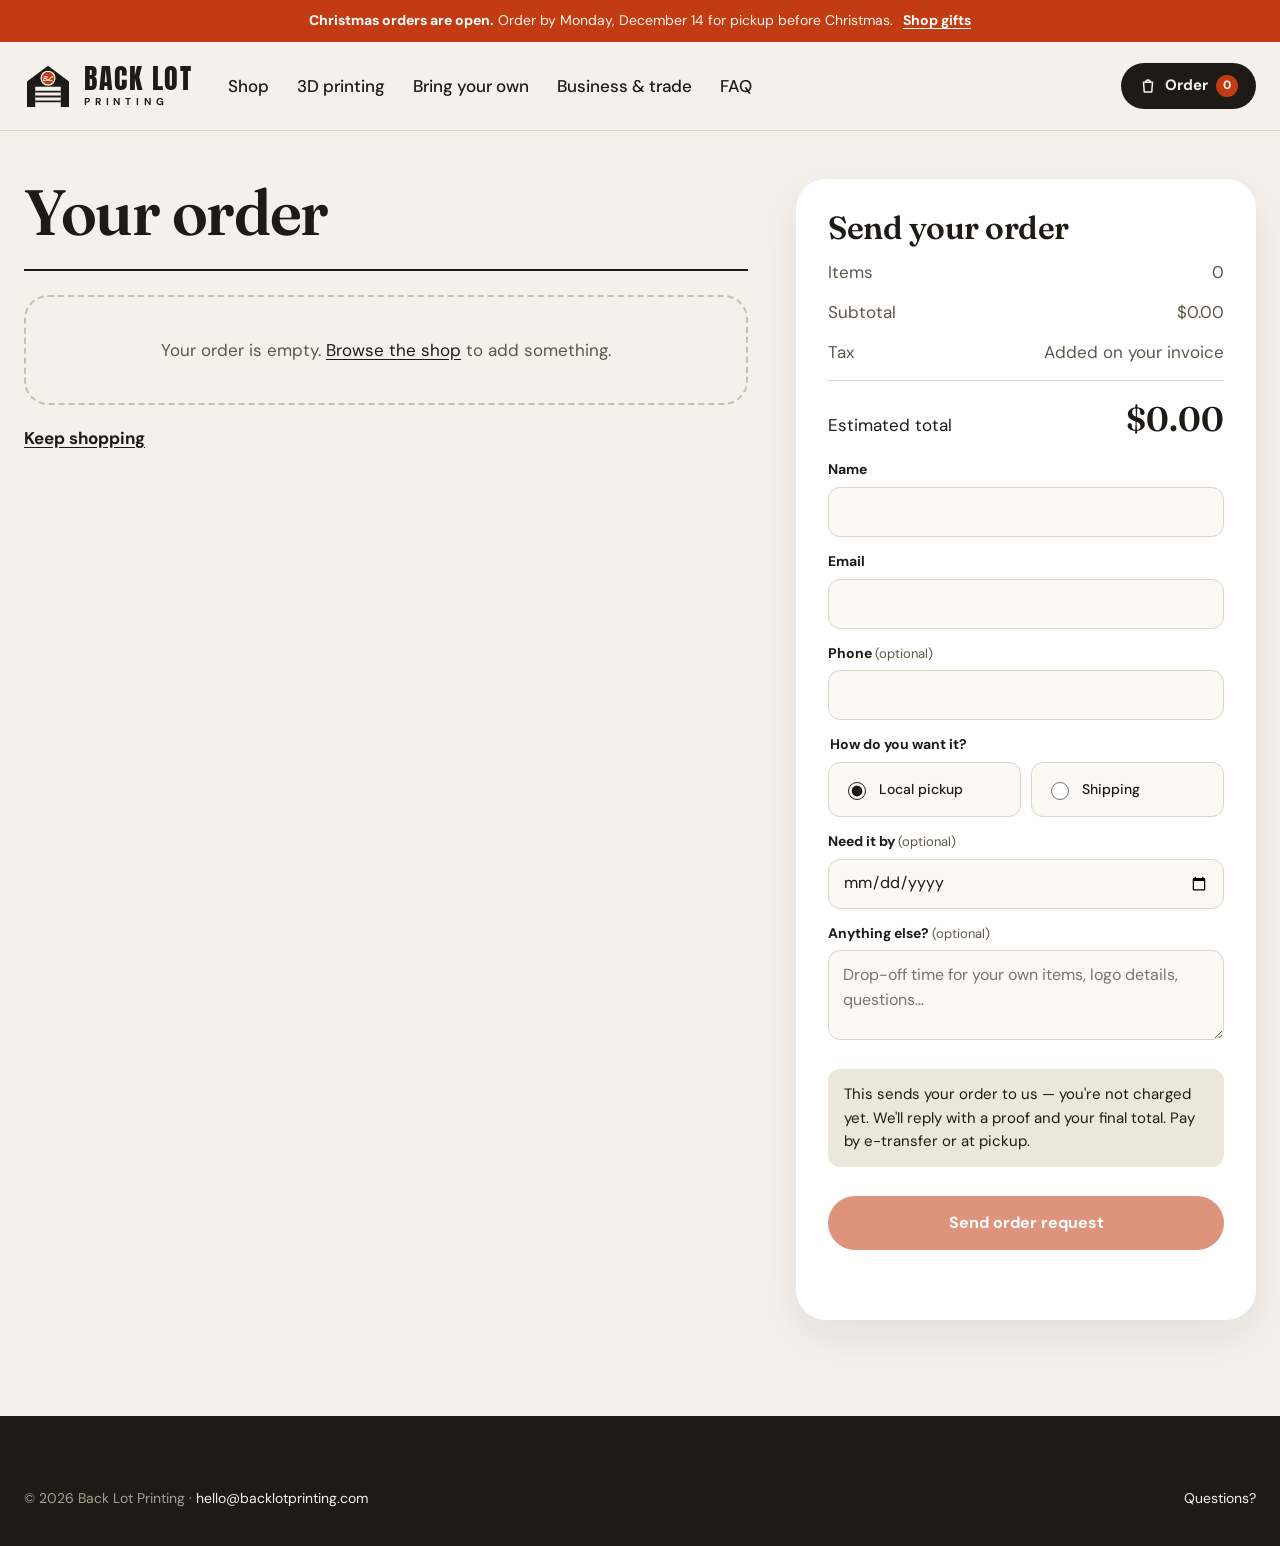
==== commit 812a7c24: "Add files via upload" ====
--- a/order.html
+++ b/order.html
@@ -20,7 +20,7 @@
 <header class="site-header">
   <div class="wrap">
     <a class="logo" href="index.html" aria-label="Back Lot Printing home">
-      <svg width="48" height="48" viewBox="0 0 64 64" aria-hidden="true"><path d="M4 26 L32 5 L60 26 V60 H4 Z" fill="#1E1B17"/><rect x="15" y="33" width="34" height="27" fill="#F5F1EA"/><path d="M15 39.5 H49 M15 46 H49 M15 52.5 H49" stroke="#1E1B17" stroke-width="2.4"/><circle cx="32" cy="21.5" r="9.2" fill="#C23B12" stroke="#FFFFFF" stroke-width="1.6"/><text x="32" y="24.9" text-anchor="middle" font-family="Yellowtail, 'Brush Script MT', cursive" font-size="10" fill="#FFFFFF">BL</text></svg>
+      <svg width="48" height="48" viewBox="0 0 64 64" aria-hidden="true"><path d="M4 26 L32 5 L60 26 V60 H4 Z" fill="#1E1B17"/><rect x="15" y="33" width="34" height="27" fill="#F5F1EA"/><path d="M15 39.5 H49 M15 46 H49 M15 52.5 H49" stroke="#1E1B17" stroke-width="2.4"/><circle cx="32" cy="21.5" r="9.2" fill="#C23B12" stroke="#FFFFFF" stroke-width="1.6"/><text x="30.73" y="24.97" text-anchor="middle" font-family="Yellowtail, 'Brush Script MT', cursive" font-size="10" fill="#FFFFFF">BL</text></svg>
       <span class="logo-words"><b>BACK LOT</b><small>PRINTING</small></span>
     </a>
     <nav id="site-nav" class="nav" aria-label="Main">
--- a/styles.css
+++ b/styles.css
@@ -504,3 +504,5 @@
 .topbar--xmas b { color: #fff; }
 .topbar--xmas a { color: #fff; font-weight: 700; margin-left: 6px; }
 .topbar--xmas a:hover { color: var(--ink); }
+
+.about-mark { width: min(330px, 70%); height: auto; }
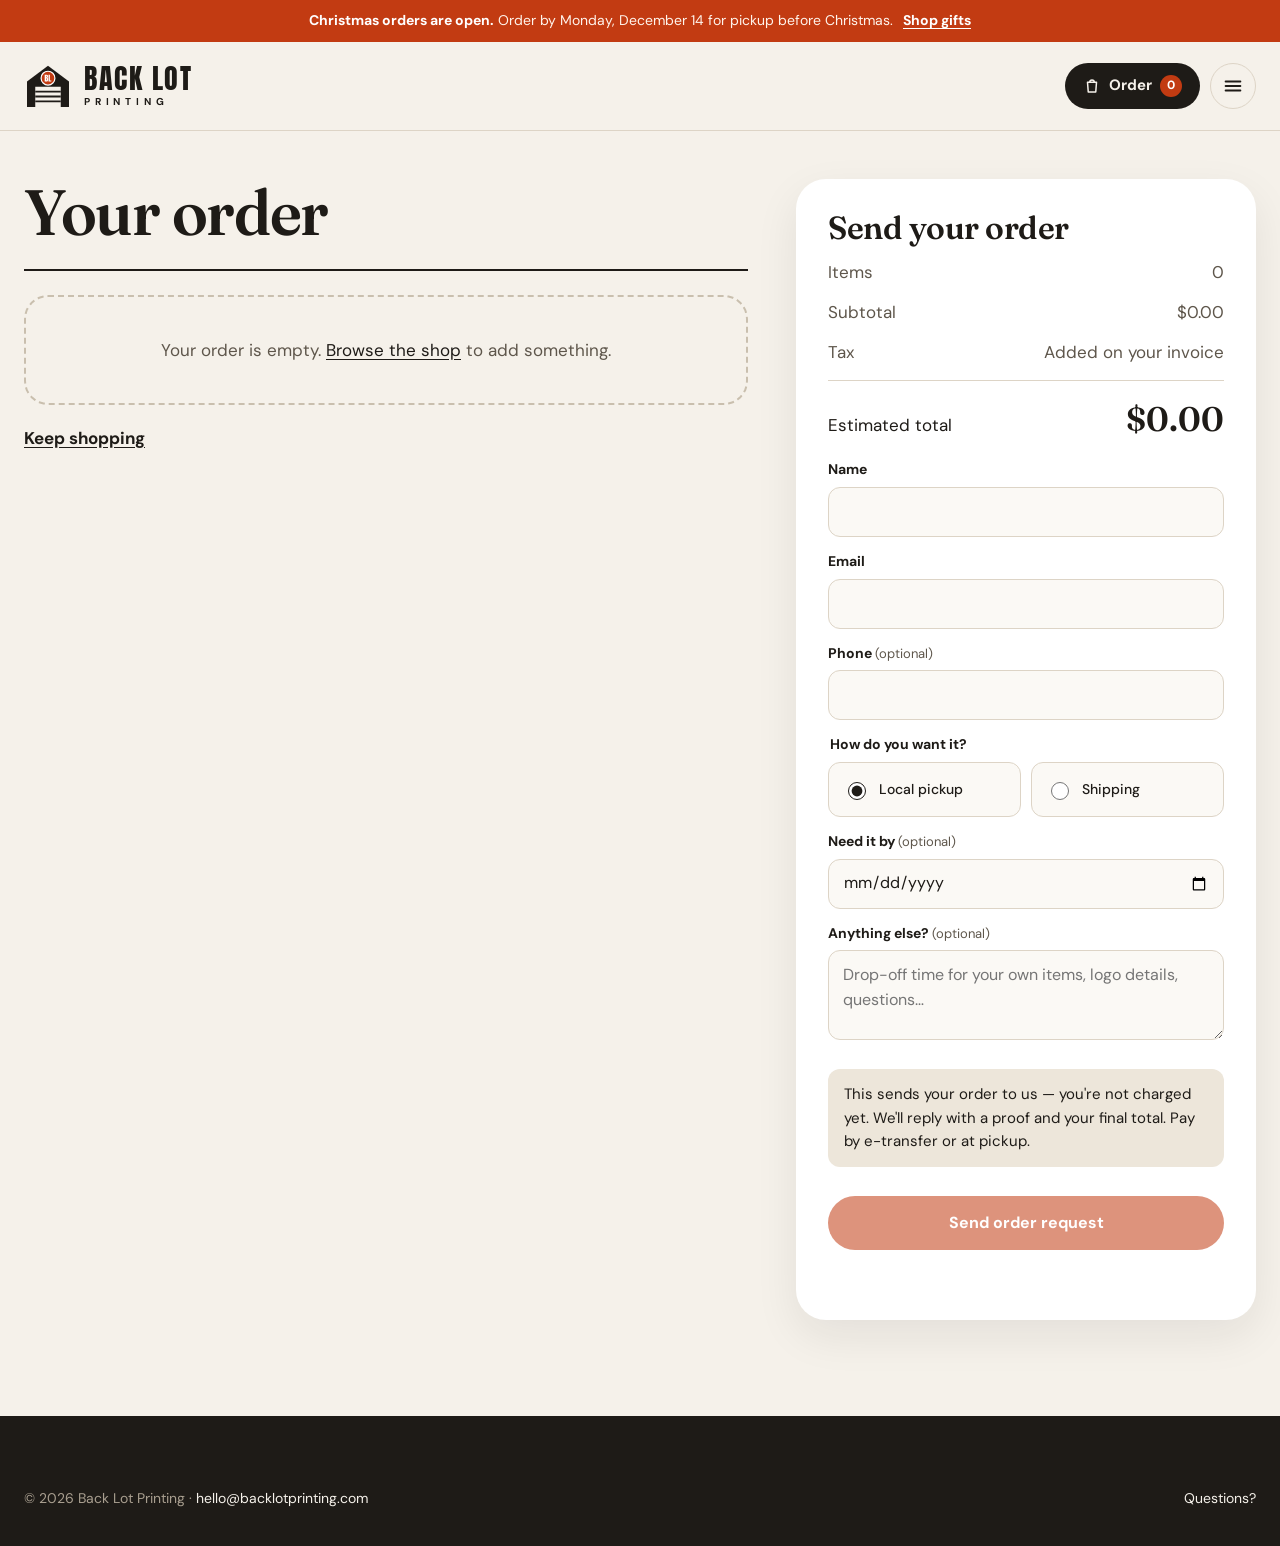
==== commit 945c664c: "Add files via upload" ====
--- a/order.html
+++ b/order.html
@@ -4,7 +4,10 @@
 <meta charset="utf-8">
 <meta name="viewport" content="width=device-width, initial-scale=1">
 <title>Your order — Back Lot Printing</title>
-<link rel="icon" href="data:image/svg+xml,%3Csvg xmlns='http://www.w3.org/2000/svg' viewBox='0 0 64 64'%3E%3Cpath d='M4 26 L32 5 L60 26 V60 H4 Z' fill='%231E1B17'/%3E%3Crect x='15' y='33' width='34' height='27' fill='%23F5F1EA'/%3E%3Cpath d='M15 39.5 H49 M15 46 H49 M15 52.5 H49' stroke='%231E1B17' stroke-width='2.4'/%3E%3Ccircle cx='32' cy='21.5' r='9.2' fill='%23C23B12' stroke='%23FFFFFF' stroke-width='1.6'/%3E%3C/svg%3E">
+<link rel="icon" href="/favicon.ico" sizes="48x48">
+<link rel="icon" href="/favicon.svg" type="image/svg+xml">
+<link rel="icon" href="/favicon-192.png" type="image/png" sizes="192x192">
+<link rel="apple-touch-icon" href="/apple-touch-icon.png">
 <link rel="preconnect" href="https://fonts.googleapis.com">
 <link rel="preconnect" href="https://fonts.gstatic.com" crossorigin>
 <link href="https://fonts.googleapis.com/css2?family=Anton&family=DM+Sans:opsz,wght@9..40,400;9..40,500;9..40,700&family=Fraunces:opsz,wght@9..144,500..700&family=Yellowtail&display=swap" rel="stylesheet">
@@ -20,12 +23,13 @@
 <header class="site-header">
   <div class="wrap">
     <a class="logo" href="index.html" aria-label="Back Lot Printing home">
-      <svg width="48" height="48" viewBox="0 0 64 64" aria-hidden="true"><path d="M4 26 L32 5 L60 26 V60 H4 Z" fill="#1E1B17"/><rect x="15" y="33" width="34" height="27" fill="#F5F1EA"/><path d="M15 39.5 H49 M15 46 H49 M15 52.5 H49" stroke="#1E1B17" stroke-width="2.4"/><circle cx="32" cy="21.5" r="9.2" fill="#C23B12" stroke="#FFFFFF" stroke-width="1.6"/><text x="30.73" y="24.97" text-anchor="middle" font-family="Yellowtail, 'Brush Script MT', cursive" font-size="10" fill="#FFFFFF">BL</text></svg>
+      <svg width="48" height="48" viewBox="0 0 64 64" aria-hidden="true"><path d="M4 26 L32 5 L60 26 V60 H4 Z" fill="#1E1B17"/><rect x="15" y="33" width="34" height="27" fill="#F5F1EA"/><path d="M15 39.5 H49 M15 46 H49 M15 52.5 H49" stroke="#1E1B17" stroke-width="2.4"/><circle cx="32" cy="21.5" r="9.2" fill="#C23B12" stroke="#FFFFFF" stroke-width="1.6"/><path d="M27.57 26.1V16.9H30.07Q31.07 16.9 31.53 17.39Q31.98 17.88 31.98 19V19.4Q31.98 20.05 31.75 20.45Q31.52 20.86 31.04 20.98Q31.67 21.14 31.88 21.72Q32.09 22.29 32.09 23.13Q32.09 24.02 31.92 24.69Q31.75 25.36 31.32 25.73Q30.88 26.1 30.07 26.1ZM29.37 20.37H29.75Q30 20.37 30.08 20.17Q30.15 19.97 30.15 19.69V18.77Q30.15 18.32 29.76 18.32H29.37ZM29.55 24.48Q30.27 24.48 30.27 23.8V22.65Q30.27 22.26 30.15 22.03Q30.03 21.8 29.71 21.8H29.37V24.47Q29.49 24.48 29.55 24.48ZM32.7 26.1V16.9H34.54V24.53H36.43V26.1Z" fill="#FFFFFF"/></svg>
       <span class="logo-words"><b>BACK LOT</b><small>PRINTING</small></span>
     </a>
     <nav id="site-nav" class="nav" aria-label="Main">
       <a href="shop.html">Shop</a>
       <a href="shop.html?cat=print">3D printing</a>
+      <a href="shop.html?cat=apparel">Custom shirts</a>
       <a href="index.html#byo">Bring your own</a>
       <a href="index.html#business">Business &amp; trade</a>
       <a href="index.html#faq">FAQ</a>
--- a/styles.css
+++ b/styles.css
@@ -506,3 +506,17 @@
 .topbar--xmas a:hover { color: var(--ink); }
 
 .about-mark { width: min(330px, 70%); height: auto; }
+
+/* ---------- Shirts link added: keep menu items on one line, switch to the menu button on narrower screens ---------- */
+.nav { gap: 22px; }
+.nav a { white-space: nowrap; }
+@media (max-width: 1380px) {
+  .menu-toggle { display: inline-flex; }
+  .nav { display: none; position: absolute; top: 100%; left: 0; right: 0; flex-direction: column; gap: 0; background: var(--paper); border-bottom: 1px solid var(--line); padding: 8px 24px 16px; }
+  .nav.open { display: flex; }
+  .nav a { padding: 14px 0; border-bottom: 1px solid var(--line); }
+  .site-header .wrap { gap: 16px; justify-content: space-between; }
+  .site-header--dark .nav { background: var(--ink); border-bottom-color: #3A342C; }
+  .site-header--dark .nav a { border-bottom-color: #3A342C; }
+}
+.header-actions .btn, .cart-link { white-space: nowrap; }
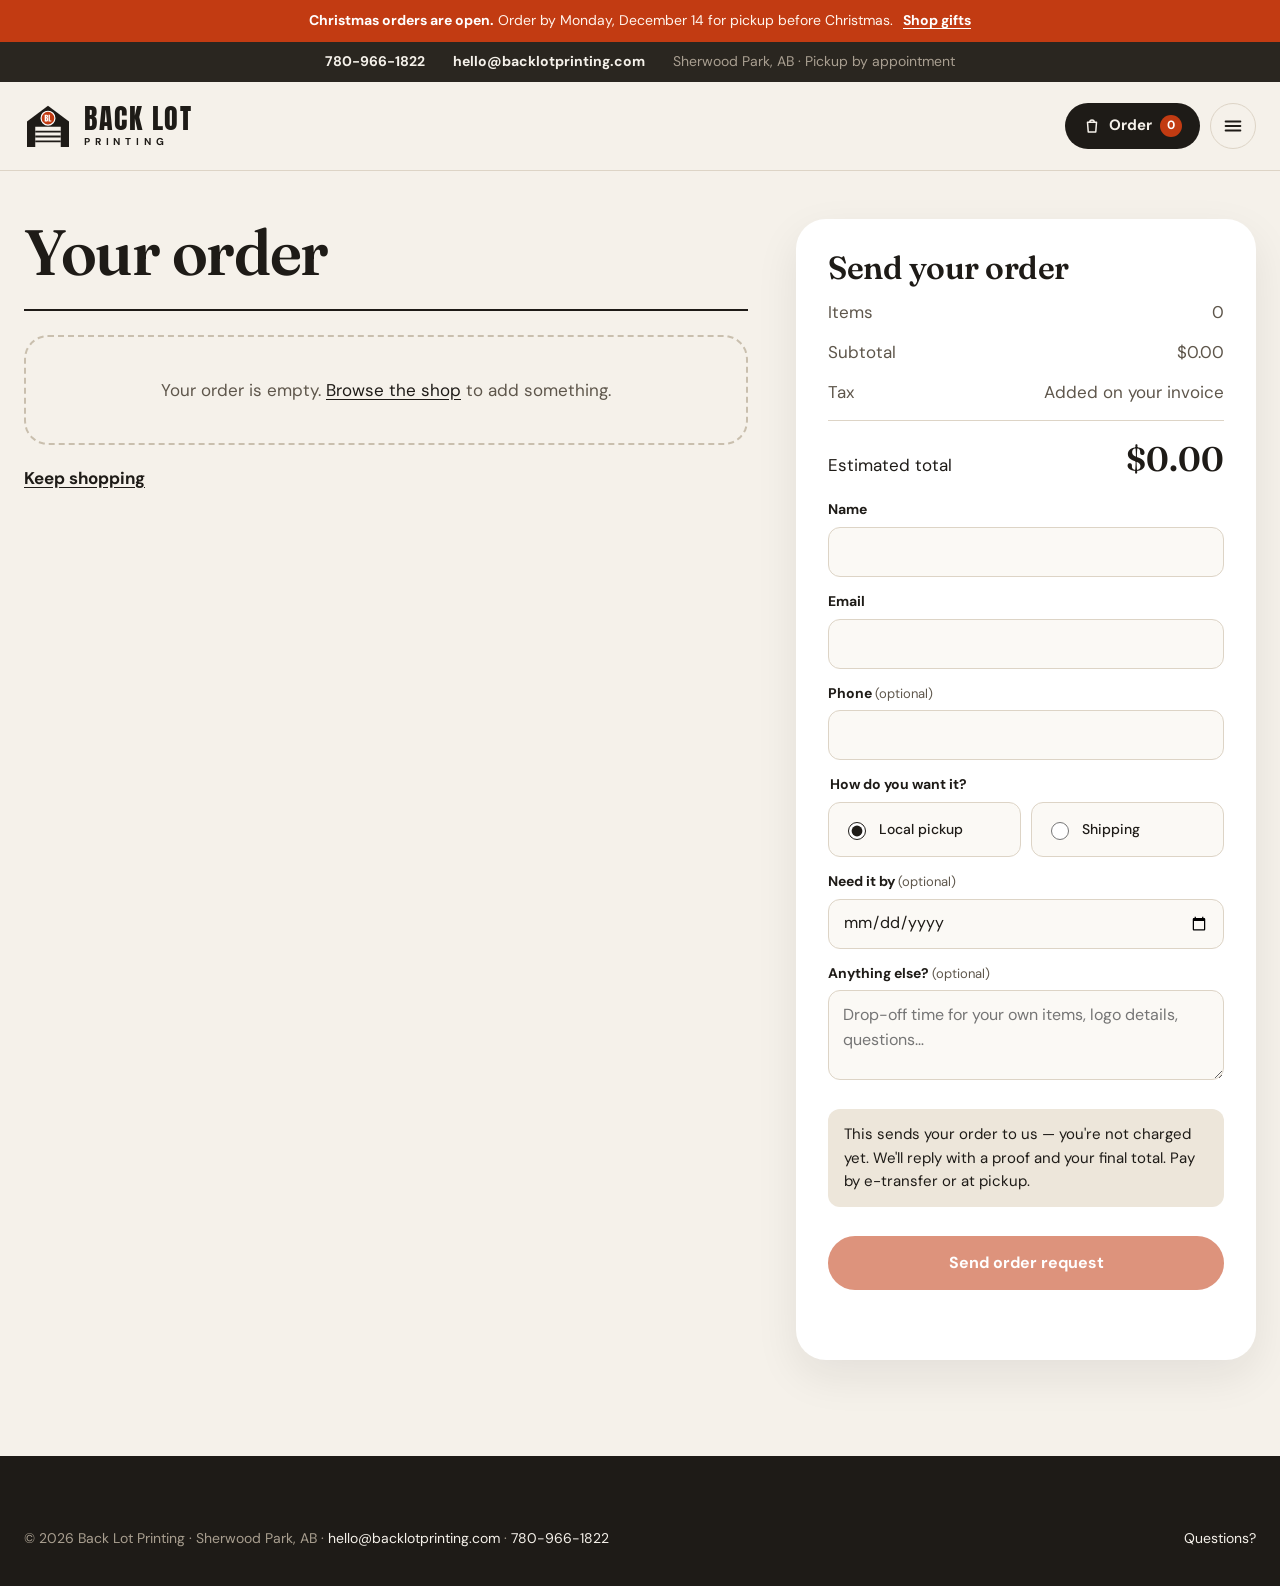
==== commit 22265cb3: "Add files via upload" ====
--- a/order.html
+++ b/order.html
@@ -3,7 +3,8 @@
 <head>
 <meta charset="utf-8">
 <meta name="viewport" content="width=device-width, initial-scale=1">
-<title>Your order — Back Lot Printing</title>
+<title>Your order | Back Lot Printing, Sherwood Park</title>
+<meta name="robots" content="noindex">
 <link rel="icon" href="/favicon.ico" sizes="48x48">
 <link rel="icon" href="/favicon.svg" type="image/svg+xml">
 <link rel="icon" href="/favicon-192.png" type="image/png" sizes="192x192">
@@ -19,6 +20,8 @@
 <body>
 
 <div class="topbar topbar--xmas" data-xmas-until="2026-12-14"><b>Christmas orders are open.</b> Order by Monday, December 14 for pickup before Christmas. <a href="shop.html?cat=gifts">Shop gifts</a></div>
+
+<div class="contactbar"><div class="wrap"><a data-link="phone" href="tel:7809661822"><svg width="18" height="18" viewBox="0 0 24 24" fill="none" stroke="currentColor" stroke-width="2" stroke-linecap="round" stroke-linejoin="round" aria-hidden="true"><path d="M5 4h4l2 5-2.5 1.5a11 11 0 0 0 5 5L15 13l5 2v4a2 2 0 0 1-2 2A16 16 0 0 1 3 6a2 2 0 0 1 2-2"/></svg><span><span class="cb-long">Call or text </span>780-966-1822</span></a><a data-link="email" href="mailto:hello@backlotprinting.com"><svg width="18" height="18" viewBox="0 0 24 24" fill="none" stroke="currentColor" stroke-width="2" stroke-linecap="round" stroke-linejoin="round" aria-hidden="true"><rect x="3" y="5" width="18" height="14" rx="2"/><path d="M3 7l9 6 9-6"/></svg><span>hello@backlotprinting.com</span></a><span class="cb-where">Sherwood Park, AB · Pickup by appointment</span></div></div>
 
 <header class="site-header">
   <div class="wrap">
@@ -57,7 +60,11 @@
       <p style="margin-top:20px"><a class="link-strong" href="shop.html">Keep shopping</a></p>
     </div>
 
-    <form class="summary" id="order-form" novalidate>
+    <form class="summary" id="order-form" name="order" method="POST" action="/thanks.html" data-netlify="true" netlify-honeypot="bot-field" novalidate>
+      <input type="hidden" name="form-name" value="order">
+      <input type="hidden" name="Order">
+      <input type="hidden" name="Estimated total">
+      <p class="visually-hidden" aria-hidden="true"><label>Leave this empty <input name="bot-field" tabindex="-1" autocomplete="off"></label></p>
       <h2 class="h2" style="font-size:32px">Send your order</h2>
       <div class="sum-line"><span>Items</span><span id="sum-count">0</span></div>
       <div class="sum-line"><span>Subtotal</span><span id="sum-sub">$0</span></div>
@@ -88,11 +95,14 @@
 <footer class="site-footer">
   <div class="wrap">
     <div class="footer-bottom" style="margin-top:0;border-top:none;padding-top:0">
-      <span>© <span data-year>2026</span> Back Lot Printing · <a data-link="email" href="#"></a></span>
+      <span>© <span data-year>2026</span> Back Lot Printing · Sherwood Park, AB · <a data-link="email" href="mailto:hello@backlotprinting.com">hello@backlotprinting.com</a> · <a data-link="phone" href="tel:7809661822">780-966-1822</a></span>
       <span><a href="index.html#faq">Questions?</a></span>
     </div>
   </div>
 </footer>
+
+<div class="mobile-cta" data-mobile-cta><a class="btn btn-accent" href="index.html#quote">Get a quote</a><a class="btn btn-dark" href="tel:7809661822"><svg width="18" height="18" viewBox="0 0 24 24" fill="none" stroke="currentColor" stroke-width="2" stroke-linecap="round" stroke-linejoin="round" aria-hidden="true"><path d="M5 4h4l2 5-2.5 1.5a11 11 0 0 0 5 5L15 13l5 2v4a2 2 0 0 1-2 2A16 16 0 0 1 3 6a2 2 0 0 1 2-2"/></svg>Call or text</a></div>
+
 
 <script>
 document.addEventListener('DOMContentLoaded', function () {
@@ -156,9 +166,12 @@
       'Delivery': f.elements['Delivery'].value, 'Needed by': f.elements['Needed by'].value || '—',
       'Order': '\n' + summary, 'Estimated total': '$' + total.toFixed(2) + ' + tax', 'Notes': f.elements['Notes'].value || '—'
     };
-    BL.sendForm('Order request from ' + fields.Name, fields, st, function () {
-      if (BL.CFG.formEndpoint) { BL.saveOrder([]); render(); f.reset(); st.textContent = 'Order sent. We\'ll email you a proof and total soon.'; st.className = 'form-status ok'; }
-    });
+    BL.sendForm('Order request from ' + fields.Name, fields, st, function (how) {
+      if (how === 'mail') return;
+      BL.saveOrder([]); render(); f.reset();
+      st.innerHTML = 'Thanks, ' + BL.esc(fields.Name.trim().split(/\s+/)[0]) + '. Your order request is in. We\'ll email <b>' + BL.esc(fields.Email) + '</b> within one business day with a proof and your final total. Nothing is charged until you approve.';
+      st.className = 'form-status ok form-done';
+    }, { form: 'order' });
   });
 
   render();
--- a/styles.css
+++ b/styles.css
@@ -25,7 +25,7 @@
 html { scroll-behavior: smooth; }
 @media (prefers-reduced-motion: reduce) { html { scroll-behavior: auto; } }
 body { margin: 0; background: var(--paper); color: var(--ink); font-family: var(--body); font-size: 17px; line-height: 1.55; }
-img { max-width: 100%; display: block; }
+img { max-width: 100%; height: auto; display: block; }
 a { color: var(--ink); text-underline-offset: 3px; }
 a:hover { color: var(--accent); }
 :focus-visible { outline: 3px solid var(--accent); outline-offset: 3px; border-radius: 6px; }
@@ -180,9 +180,10 @@
 .price-table p { margin: 12px 0 0; font-size: 14px; color: var(--muted); }
 
 /* Work gallery */
-.work { display: grid; grid-template-columns: 1.4fr 1fr 1fr; grid-template-rows: 260px 260px 260px; gap: 16px; }
+.work { display: grid; grid-template-columns: 1.4fr 1fr 1fr; grid-template-rows: 260px 260px 260px 260px; gap: 16px; }
 .work figure { margin: 0; position: relative; border-radius: 24px; overflow: hidden; display: flex; align-items: center; justify-content: center; }
 .work figure:first-child { grid-row: span 2; }
+.work figure:last-child { grid-column: span 2; }
 .work figure img { width: 100%; height: 100%; object-fit: cover; }
 .work figcaption { position: absolute; left: 16px; bottom: 14px; background: rgba(245,241,234,.94); padding: 6px 12px; border-radius: 999px; font-size: 14px; font-weight: 700; }
 
@@ -520,3 +521,101 @@
   .site-header--dark .nav a { border-bottom-color: #3A342C; }
 }
 .header-actions .btn, .cart-link { white-space: nowrap; }
+
+
+/* ============ Website upgrade, Nov 2026 ============ */
+/* Contact strip under the top bar */
+.contactbar { background: #2A2620; color: #E8E1D5; font-size: 14px; }
+.contactbar .wrap { display: flex; align-items: center; justify-content: center; gap: 8px 28px; flex-wrap: wrap; }
+.contactbar a { display: inline-flex; align-items: center; gap: 8px; min-height: 40px; color: #F5F1EA; text-decoration: none; font-weight: 700; }
+.contactbar a:hover { color: var(--accent-soft); }
+.contactbar svg { color: var(--accent-soft); flex: none; }
+.cb-where { color: #A99F91; }
+@media (max-width: 820px) { .cb-where { display: none; } .contactbar .wrap { gap: 0 18px; } }
+@media (max-width: 430px) { .cb-long { display: none; } .contactbar { font-size: 13px; } }
+
+/* Sticky quote bar on phones */
+.mobile-cta { display: none; }
+@media (max-width: 820px) {
+  .mobile-cta { display: flex; gap: 10px; position: fixed; left: 0; right: 0; bottom: 0; z-index: 40; padding: 10px 16px calc(10px + env(safe-area-inset-bottom)); background: rgba(245,241,234,.96); border-top: 1px solid var(--line); box-shadow: 0 -8px 24px rgba(30,27,23,.08); transition: transform .25s ease; }
+  .mobile-cta .btn { flex: 1; min-height: 48px; padding: 0 14px; font-size: 15px; }
+  .mobile-cta.is-tucked { transform: translateY(110%); }
+  body { padding-bottom: calc(70px + env(safe-area-inset-bottom)); }
+  .site-footer { padding-bottom: 36px; }
+}
+
+/* Footer contact */
+.footer-contact { list-style: none; margin: 4px 0 0; padding: 0; display: flex; flex-direction: column; gap: 4px; }
+.footer-contact a, .footer-contact span { display: inline-flex; align-items: center; gap: 10px; min-height: 36px; }
+.footer-contact span { color: #CFC6B8; }
+.footer-contact svg { color: var(--accent-soft); flex: none; }
+
+/* Christmas gift picks */
+.gifts-section { padding-bottom: 24px; }
+.gifts-note { margin: 10px 0 0; }
+.tiles--gifts { grid-template-columns: repeat(6, minmax(0, 1fr)); gap: 16px; }
+.tiles--gifts .tile-art { height: 200px; }
+.tiles--gifts .tile-row { flex-direction: column; gap: 2px; }
+.tiles--gifts .tile-row b { font-size: 16px; line-height: 1.3; }
+.tiles--gifts .tile-row span { font-size: 20px; }
+.tiles--gifts .tile small { margin-top: 0; font-size: 14px; }
+@media (max-width: 1100px) { .tiles--gifts { grid-template-columns: repeat(3, minmax(0, 1fr)); } }
+@media (max-width: 820px) { .tiles--gifts { grid-template-columns: repeat(2, minmax(0, 1fr)); } .tiles--gifts .tile-art { height: 170px; } }
+@media (max-width: 560px) { .tiles.tiles--gifts { grid-template-columns: repeat(2, minmax(0, 1fr)); gap: 12px; } .tiles--gifts .tile-art { height: 150px; border-radius: 18px; } }
+
+/* Reviews */
+.reviews { display: grid; grid-template-columns: repeat(3, minmax(0, 1fr)); gap: 20px; }
+.review { margin: 0; background: var(--surface); border-radius: var(--radius); padding: 28px; display: flex; flex-direction: column; gap: 14px; }
+.review-stars { color: #D99A1E; display: flex; gap: 2px; }
+.review blockquote { margin: 0; font-size: 17px; line-height: 1.6; }
+.review figcaption { color: var(--muted); font-size: 15px; }
+.reviews-links { display: flex; gap: 16px; align-items: center; flex-wrap: wrap; }
+@media (max-width: 820px) { .reviews { grid-template-columns: 1fr; } }
+
+/* About photo: shows images/about-photo.jpg when it exists, otherwise the logo */
+.about-photo { position: relative; }
+.about-photo .about-real { position: absolute; inset: 0; }
+.about-photo .about-real ~ .about-mark { visibility: hidden; }
+
+/* Promise */
+.promise { margin-top: 44px; display: flex; gap: 20px; align-items: flex-start; background: var(--surface); border: 1.5px solid var(--line); border-left: 6px solid var(--ok); border-radius: var(--radius); padding: 26px 30px; }
+.promise svg { color: var(--ok); flex: none; }
+.promise b { font-size: 19px; }
+.promise p { margin: 6px 0 0; color: var(--muted); max-width: 62em; }
+@media (max-width: 560px) { .promise { flex-direction: column; gap: 12px; padding: 22px; } }
+
+/* Quote form: fields wrapper + file input + confirmation */
+.card-form .form-fields { display: contents; }
+.card-form .form-fields[hidden] { display: none; }
+.file-field input[type=file] { min-height: 54px; padding: 12px 14px; border: 1.5px dashed var(--line); border-radius: var(--radius-sm); background: var(--field); font: inherit; font-size: 15px; width: 100%; cursor: pointer; }
+.file-field input[type=file]::file-selector-button { font: inherit; font-weight: 700; border: none; border-radius: 999px; background: var(--ink); color: var(--paper); padding: 10px 18px; margin-right: 12px; cursor: pointer; }
+.file-field .hint { font-size: 14px; color: var(--muted); }
+.form-done { display: flex; flex-direction: column; gap: 12px; align-items: flex-start; outline: none; }
+.form-done svg { color: var(--ok); }
+.form-done .h3, .form-done p { margin: 0; }
+.form-done p { color: var(--muted); }
+.form-done--inline { display: block; margin: 0; color: var(--ok); font-size: 17px; max-width: 30em; }
+.form-done--inline b { color: var(--ink); }
+.form-status.form-done { display: block; font-weight: 500; color: var(--ink); background: #E6EFE4; border-radius: var(--radius-sm); padding: 14px 16px; }
+
+/* Thanks page */
+.thanks { min-height: 70vh; display: flex; flex-direction: column; justify-content: center; gap: 18px; max-width: 720px; }
+.thanks .h2, .thanks p { margin: 0; }
+
+/* Phones: no sideways scroll, comfortable tap targets */
+html, body { overflow-x: clip; }
+@media (max-width: 560px) {
+  .signup input { width: 100%; }
+  .signup form, .signup form .btn { width: 100%; }
+  .footer-col a { min-height: 40px; display: inline-flex; align-items: center; }
+}
+@media (max-width: 1100px) { .quote { grid-template-columns: minmax(0, 1fr); } }
+@media (max-width: 560px) { .card-form { grid-template-columns: minmax(0, 1fr); } }
+.file-field input[type=file] { min-width: 0; max-width: 100%; }
+.faq-list summary { padding-block: 10px; }
+#q[type=search] { min-height: 48px; }
+@media (max-width: 820px) {
+  .seg button { min-height: 44px; }
+  .swatch { width: 40px; height: 40px; }
+  .swatches { gap: 10px; }
+}
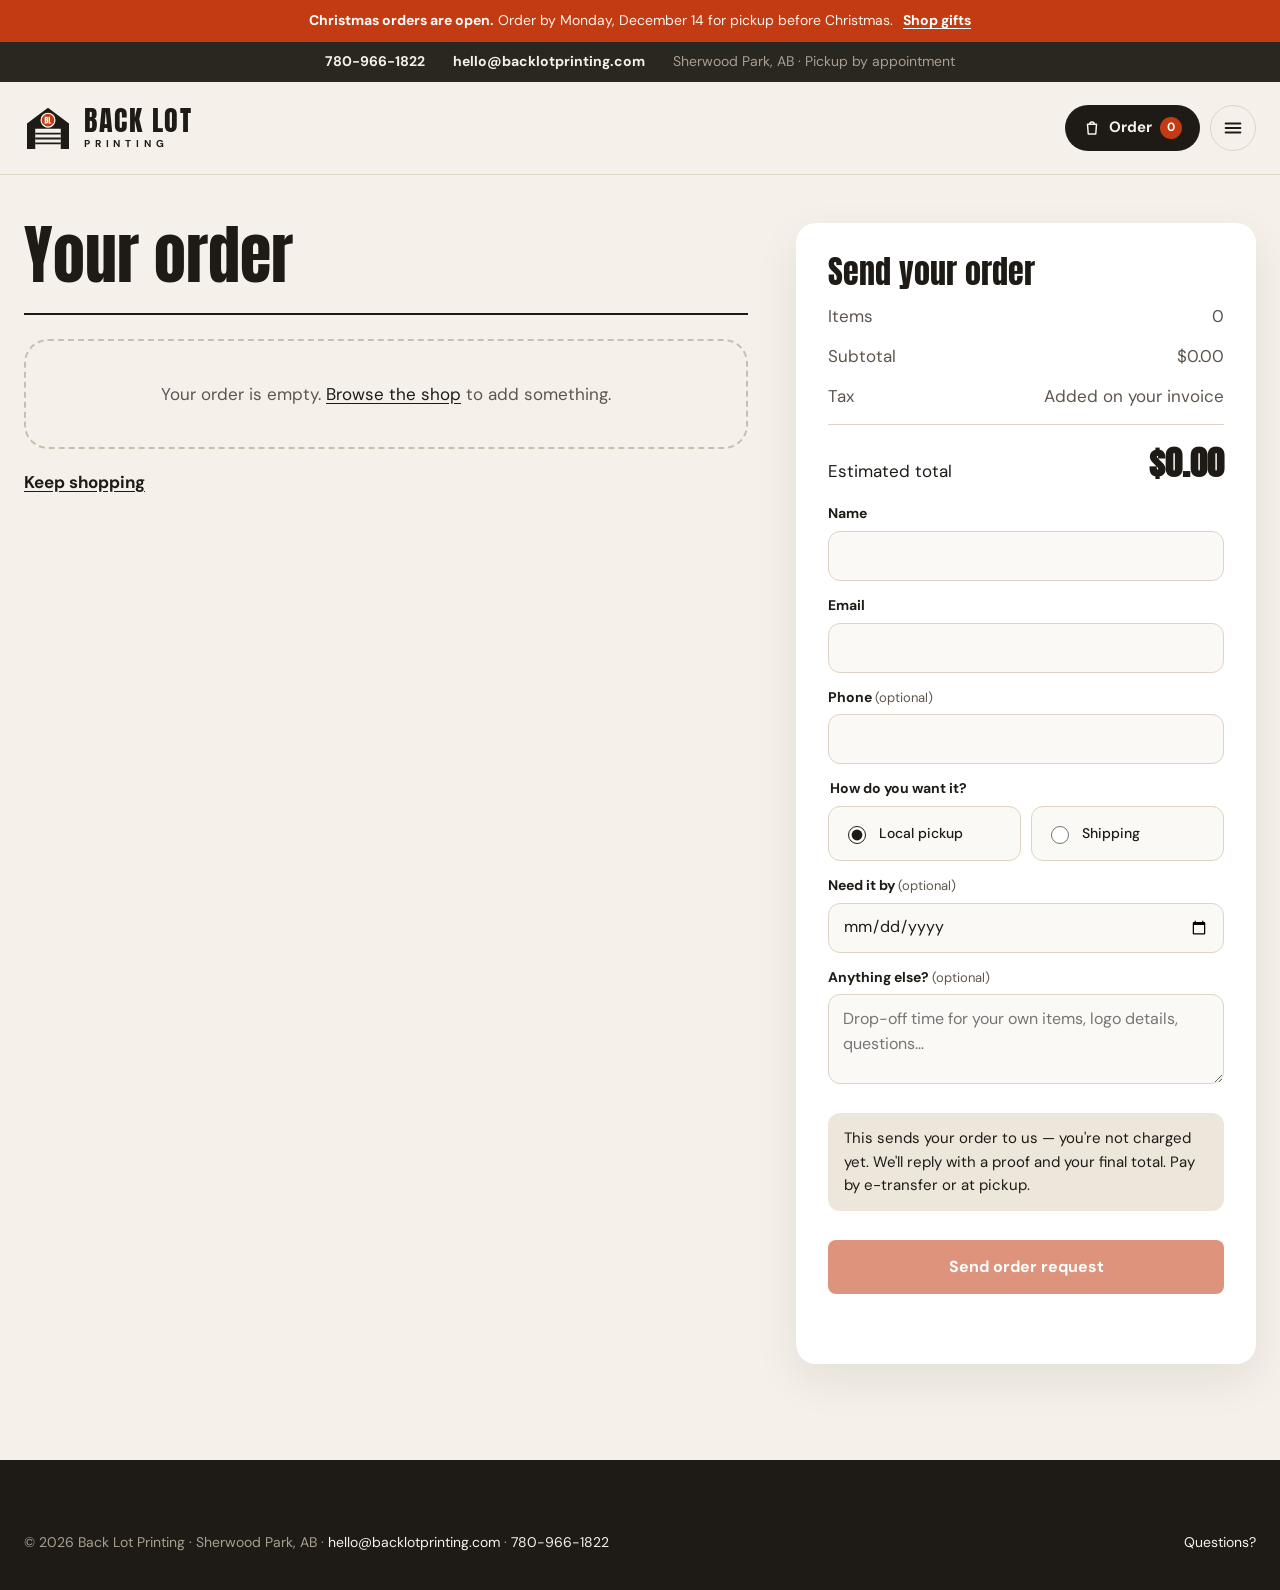
==== commit 6f9bec96: "Add files via upload" ====
--- a/order.html
+++ b/order.html
@@ -30,13 +30,9 @@
       <span class="logo-words"><b>BACK LOT</b><small>PRINTING</small></span>
     </a>
     <nav id="site-nav" class="nav" aria-label="Main">
-      <a href="shop.html">Shop</a>
-      <a href="shop.html?cat=print">3D printing</a>
-      <a href="shop.html?cat=apparel">Custom shirts</a>
-      <a href="index.html#byo">Bring your own</a>
-      <a href="index.html#business">Business &amp; trade</a>
-      <a href="index.html#faq">FAQ</a>
-    </nav>
+ <a href="shop.html">Shop</a><a href="shop.html?cat=apparel">Apparel</a>
+ <a href="index.html#byo">Engraving</a><a href="shop.html?cat=print">3D printing</a>
+ <a href="index.html#work">Our work</a></nav>
     <div class="header-actions">
       <a class="cart-link" href="order.html" data-cart-label aria-label="Your order" aria-current="page">
         <svg width="18" height="18" viewBox="0 0 24 24" fill="none" stroke="currentColor" stroke-width="2" stroke-linecap="round" stroke-linejoin="round" aria-hidden="true"><path d="M6 7h12l-1 13H7L6 7z"/><path d="M9 7a3 3 0 0 1 6 0"/></svg>
@@ -159,7 +155,7 @@
     var summary = lines().map(function (x) {
       var pr = BL.priceFor(x.p, x.line.qty); total += pr.total;
       return '- ' + x.line.qty + ' × ' + x.p.name + ' (' + BL.money(pr.each) + ' ea) = $' + pr.total.toFixed(2) +
-        '\n  Engrave: ' + x.line.text + (x.line.notes ? '\n  Notes: ' + x.line.notes : '') + (x.p.byo ? '\n  Customer brings item' : '');
+        '\n  Personalization: ' + x.line.text + (x.line.notes ? '\n  Notes: ' + x.line.notes : '') + (x.p.byo ? '\n  Customer brings item' : '');
     }).join('\n');
     var fields = {
       'Name': f.elements['Name'].value, 'Email': f.elements['Email'].value, 'Phone': f.elements['Phone'].value || '—',
--- a/styles.css
+++ b/styles.css
@@ -619,3 +619,179 @@
   .swatch { width: 40px; height: 40px; }
   .swatches { gap: 10px; }
 }
+
+
+/* ============ Images + custom shirts round, Nov 2026 ============ */
+:root { --img-radius: 20px; --img-bg: #EFE8E0; --img-border: 1px solid #E2D9CC; --img-shadow: 0 6px 18px rgba(30,27,23,.07); }
+
+/* One look for every photo frame */
+.tile-art, .card-art, .gallery figure > a, .process-steps figure, .cat-art { background: var(--img-bg); }
+.tile-art, .card-art, .gallery figure > a, .process-steps figure { border-radius: var(--img-radius); border: var(--img-border); box-shadow: var(--img-shadow); overflow: hidden; }
+.card-art:has(img), .tile-art:has(img), .cat-art:has(img), .dlg-art:has(img) { background: var(--img-bg) !important; }
+
+/* Product cards: square, product fills the frame */
+.tile-art, .tiles--gifts .tile-art { height: auto; aspect-ratio: 1; }
+.grid .card-art { height: auto; aspect-ratio: 1; }
+.tile-art img, .card-art img { object-fit: cover; }
+.tiles, .grid { gap: 20px; }
+
+/* Galleries: 4:5 */
+.gallery { display: grid; grid-template-columns: repeat(5, minmax(0, 1fr)); gap: 20px; }
+.gallery figure { margin: 0; display: flex; flex-direction: column; gap: 10px; }
+.gallery figure[hidden] { display: none; }
+.gallery figure > a { display: block; aspect-ratio: 4 / 5; cursor: zoom-in; }
+.gallery img { width: 100%; height: 100%; object-fit: cover; object-position: center; }
+.gallery .is-cutout img { object-fit: contain; }
+.gallery figcaption { font-weight: 700; font-size: 15px; }
+.gallery--apparel { grid-template-columns: repeat(6, minmax(0, 1fr)); }
+@media (max-width: 1100px) { .gallery, .gallery--apparel { grid-template-columns: repeat(3, minmax(0, 1fr)); } }
+@media (max-width: 560px) { .gallery, .gallery--apparel { grid-template-columns: repeat(2, minmax(0, 1fr)); gap: 14px; } .gallery figcaption { font-size: 14px; } }
+
+/* Gentle zoom on desktop */
+@media (hover: hover) and (prefers-reduced-motion: no-preference) {
+  .gallery img, .tile-art img, .card-art img, .shot img, .process-steps figure img { transition: transform .45s cubic-bezier(.3, .7, .3, 1); }
+  .gallery figure > a:hover img, .tile:hover .tile-art img, .card:hover .card-art img, .shot:hover img, .process-steps li:hover figure img { transform: scale(1.05); }
+}
+.gallery figure > a:focus-visible, .shot:focus-visible { outline: 3px solid var(--accent); outline-offset: 3px; }
+
+/* Lightbox */
+.lightbox { border: none; padding: 0; background: transparent; max-width: min(92vw, 900px); max-height: 92vh; overflow: visible; }
+.lightbox::backdrop { background: rgba(20, 18, 15, .86); }
+.lightbox figure { margin: 0; display: flex; flex-direction: column; gap: 12px; align-items: center; }
+.lightbox img { max-width: 100%; max-height: calc(92vh - 70px); width: auto; height: auto; border-radius: 16px; background: var(--img-bg); }
+.lightbox figcaption { color: #F5F1EA; font-weight: 700; font-size: 17px; text-align: center; }
+.lightbox-close { position: absolute; top: 8px; right: 8px; width: 46px; height: 46px; border-radius: 50%; border: none; background: rgba(30,27,23,.82); color: #fff; font-size: 28px; line-height: 1; cursor: pointer; }
+
+/* Hero: one large photo and three supporting */
+.hero-shots { display: grid; grid-template-columns: 3fr 1fr; gap: 14px; align-items: stretch; }
+.shot { position: relative; display: block; border-radius: 22px; overflow: hidden; background: #2C2721; border: 1px solid #3A342C; box-shadow: 0 24px 46px rgba(0,0,0,.45); }
+.shot img { width: 100%; height: 100%; object-fit: cover; }
+.shot-main { aspect-ratio: 1; }
+.shot-side { display: grid; grid-template-rows: repeat(3, minmax(0, 1fr)); gap: 14px; }
+.shot span { position: absolute; left: 10px; bottom: 10px; background: rgba(245,241,234,.94); color: var(--ink); padding: 5px 11px; border-radius: 999px; font-size: 13px; font-weight: 700; }
+.shot-main span { left: 16px; bottom: 16px; font-size: 14px; padding: 6px 12px; }
+@media (max-width: 1100px) { .hero-shots { max-width: 620px; width: 100%; margin-inline: auto; } }
+@media (max-width: 560px) { .hero-shots, .shot-side { gap: 10px; } .shot { border-radius: 16px; } .shot-side .shot span { font-size: 11px; left: 6px; bottom: 6px; padding: 3px 8px; } }
+.hero.hero--laser .hero-materials .wrap { gap: 10px 26px; }
+
+/* Custom shirts & apparel section */
+.apparel { background: var(--sand); }
+.apparel-top { display: grid; grid-template-columns: minmax(0, 1fr) minmax(0, 520px); gap: 64px; align-items: start; }
+.apparel-copy { display: flex; flex-direction: column; gap: 22px; }
+.apparel-copy .h2, .apparel-copy .lede { margin: 0; }
+.apparel-copy .label { margin-bottom: -8px; }
+.apparel-facts { list-style: none; margin: 0; padding: 0; display: flex; flex-direction: column; gap: 10px; }
+.apparel-facts li { display: flex; gap: 12px; align-items: flex-start; }
+.apparel-facts svg { color: var(--accent); flex: none; margin-top: 3px; }
+.apparel-facts span { color: var(--muted); }
+.apparel-facts b { color: var(--ink); margin-right: 6px; }
+.mini-head { display: block; font-size: 15px; margin-bottom: 10px; }
+.chips { list-style: none; margin: 0; padding: 0; display: flex; flex-wrap: wrap; gap: 8px; }
+.chips li { background: var(--surface); border: 1px solid var(--line); border-radius: 999px; padding: 7px 16px; font-weight: 700; font-size: 15px; }
+.apparel .btn-outline { border-color: var(--ink); color: var(--ink); }
+.apparel-sub { margin: 56px 0 20px; }
+.who { display: grid; grid-template-columns: repeat(4, minmax(0, 1fr)); gap: 20px; }
+.who div { background: var(--surface); border-radius: var(--radius); padding: 24px; border-top: 4px solid var(--accent); }
+.who b { font-size: 18px; }
+.who p { margin: 8px 0 0; color: var(--muted); font-size: 16px; }
+.apparel-info { display: grid; grid-template-columns: minmax(0, 1.15fr) minmax(0, 1fr); gap: 20px; margin-top: 20px; align-items: start; }
+.price-table--light { background: var(--surface); }
+.price-table td a { color: inherit; }
+.price-table td small { color: var(--muted); font-weight: 400; margin-left: 4px; }
+.price-table--light td:last-child { color: var(--accent); }
+.apparel-notes { display: flex; flex-direction: column; gap: 14px; }
+.apparel-notes div { background: var(--surface); border-radius: var(--radius); padding: 20px 24px; }
+.apparel-notes p { margin: 6px 0 0; color: var(--muted); font-size: 16px; }
+@media (max-width: 1100px) { .apparel-top, .apparel-info { grid-template-columns: minmax(0, 1fr); gap: 36px; } .who { grid-template-columns: repeat(2, minmax(0, 1fr)); } }
+@media (max-width: 560px) { .who { grid-template-columns: minmax(0, 1fr); } .apparel-sub { margin-top: 44px; } .price-table table { font-size: 15px; } }
+
+/* Shirt preview */
+.shirt-try { background: var(--surface); }
+.shirt-stage { height: 360px; background: #E3DCCF; }
+.try-stage.shirt-stage svg { width: 320px; height: 320px; max-width: 86%; }
+.shirt-stage .swatches { right: 12px; bottom: 12px; flex-direction: column; }
+.shirt-stage .swatch { box-shadow: inset 0 0 0 1px rgba(0,0,0,.3), 0 0 0 2px #E3DCCF; }
+.swatch[aria-pressed="true"] { outline: 3px solid var(--accent); outline-offset: 2px; }
+.shirt-upload { display: flex; align-items: center; gap: 10px 14px; flex-wrap: wrap; }
+.shirt-upload .btn { cursor: pointer; border-color: var(--ink); color: var(--ink); }
+.shirt-upload input:focus-visible + button, #shirt-file:focus-visible { outline: none; }
+.shirt-upload .hint { font-size: 13px; color: var(--muted); flex-basis: 100%; }
+.shirt-note { margin: 0; font-size: 14px; color: var(--muted); max-width: 22em; }
+.shirt-try .try-foot { display: flex; justify-content: space-between; align-items: center; gap: 14px; flex-wrap: wrap; }
+@media (max-width: 560px) { .shirt-stage { height: 320px; } .shirt-stage .swatch { width: 36px; height: 36px; } .shirt-stage .swatches { gap: 6px; } .try-stage.shirt-stage svg { margin-right: 44px; max-width: 74%; } }
+
+/* Quote form: apparel fields */
+.card-form .apparel-fields { display: contents; }
+.card-form .apparel-fields[hidden] { display: none; }
+.shot img { position: absolute; inset: 0; }
+.shot-main { align-self: start; width: 100%; }
+.shot-side .shot { min-height: 0; }
+.try-fields .field { min-width: 0; }
+.try-fields input { width: 100%; min-width: 0; }
+.gallery--apparel { grid-template-columns: repeat(4, minmax(0, 1fr)); }
+@media (max-width: 1100px) { .gallery--apparel { grid-template-columns: repeat(3, minmax(0, 1fr)); } }
+@media (max-width: 560px) { .gallery--apparel { grid-template-columns: repeat(2, minmax(0, 1fr)); } .shot-side .shot span { display: none; } }
+
+/* November refresh: workshop character, clearer hierarchy, real product photography */
+:root { --display: 'Anton', Impact, 'Arial Narrow', sans-serif; --radius-lg: 20px; --radius: 14px; }
+.h1,.h2 { font-weight:400; letter-spacing:0; }
+.h2 { font-size:clamp(32px,3.5vw,50px); }
+.label { font-size:12px; letter-spacing:1.8px; }
+.section { padding-block:72px; }
+.btn { border-radius:8px; }
+.site-header .wrap { min-height:92px; }
+.hero.hero--laser { background:#1e1b17; }
+.hero.hero--laser > .wrap { grid-template-columns:1fr 1fr; gap:48px; padding-block:56px 64px; }
+.hero--laser .brand-headline { font-size:clamp(48px,5.8vw,82px); line-height:1.05; }
+.brand-headline em { color:#e9a58c; font-style:normal; }
+.hero-kicker { text-transform:uppercase; letter-spacing:1.4px; font-size:11px; }
+.hero--laser .lede { font-size:18px; max-width:31em; }
+.hero-facts b { font-family:var(--body); font-size:17px; }
+.hero-facts span { font-size:12px; }
+.feature-mosaic { grid-template-columns:1.35fr 1fr; gap:14px; transform:rotate(-2deg); }
+.feature-mosaic .shot-main { aspect-ratio:auto; height:500px; align-self:stretch; }
+.feature-mosaic .shot-side { grid-template-rows:1fr 1fr; }
+.feature-mosaic .shot { border-radius:12px; overflow:hidden; }
+.feature-mosaic .shot img { width:100%; height:100%; object-fit:cover; }
+.feature-mosaic .shot-side img { object-fit:contain; background:#eee8df; }
+.feature-mosaic .shot span { font-size:11px; }
+.hero-materials ul { font-family:var(--body); font-size:14px; }
+.service-grid { display:grid; grid-template-columns:repeat(3,minmax(0,1fr)); gap:24px; }
+.service-card { display:block; text-decoration:none; background:#fff; border:1px solid var(--line); border-radius:14px; overflow:hidden; }
+.service-card > img { width:100%; aspect-ratio: 5/4; object-fit:cover; }
+.service-card > div { padding:26px; }
+.service-card h3 { font-family:var(--display); font-weight:400; font-size:30px; }
+.service-card p { color:var(--muted); font-size:15px; min-height:48px; margin:12px 0 22px; }
+.service-card b { font-size:14px; }
+.service-card:hover { border-color:var(--accent); color:var(--ink); }
+.card { border-radius:14px; }
+.card-art { background:#eee8df; }
+@media(max-width:1100px) {
+ .hero.hero--laser > .wrap { grid-template-columns:1fr; }
+ .feature-mosaic { max-width:660px; transform:none; }
+}
+@media(max-width:640px) {
+ .wrap { width:calc(100% - 32px); }
+ .service-grid { grid-template-columns:1fr; }
+ .service-card { display:grid; grid-template-columns:40% 60%; }
+ .service-card > img { height:100%; aspect-ratio:auto; }
+ .service-card > div { padding:18px; }
+ .service-card h3 { font-size:25px; }
+ .service-card p { font-size:13px; min-height:0; }
+ .section { padding-block:48px; }
+ .feature-mosaic .shot-main { height:340px; }
+ .hero.hero--laser > .wrap { padding-block:36px 44px; gap:32px; }
+ .hero-facts { grid-template-columns:repeat(3,minmax(0,1fr)); gap:10px; }
+ .hero-facts b { font-size:14px; }
+ .hero-facts span { font-size:11px; }
+}
+
+/* Product example imagery used only when an actual photograph is unavailable. */
+.product-mockup { display:block; width:100%; aspect-ratio:1; background-repeat:no-repeat; background-color:#eee8e0; }
+.card-art .product-mockup,.tile-art .product-mockup { height:100%; }
+.mockup-caption { position:absolute; bottom:8px; left:8px; padding:3px 7px; border-radius:4px; background:rgba(255,255,255,.92); color:#51483e; font:10px/1.4 var(--body); z-index:1; }
+#dlg-icon:has(.product-mockup) { display:block; width:100%; }
+.dlg-art:has(.product-mockup) { align-self:start; min-height:0; aspect-ratio:1; }
+.dlg-art:has(.product-mockup) .mockup-caption { top:42px; bottom:auto; }
+.dlg-art:has(.product-mockup) .dlg-preview { bottom:0; background:rgba(245,241,234,.94); padding:8px; font-family:var(--body); font-size:16px; }
+.order-row .mockup-caption { display:none; }
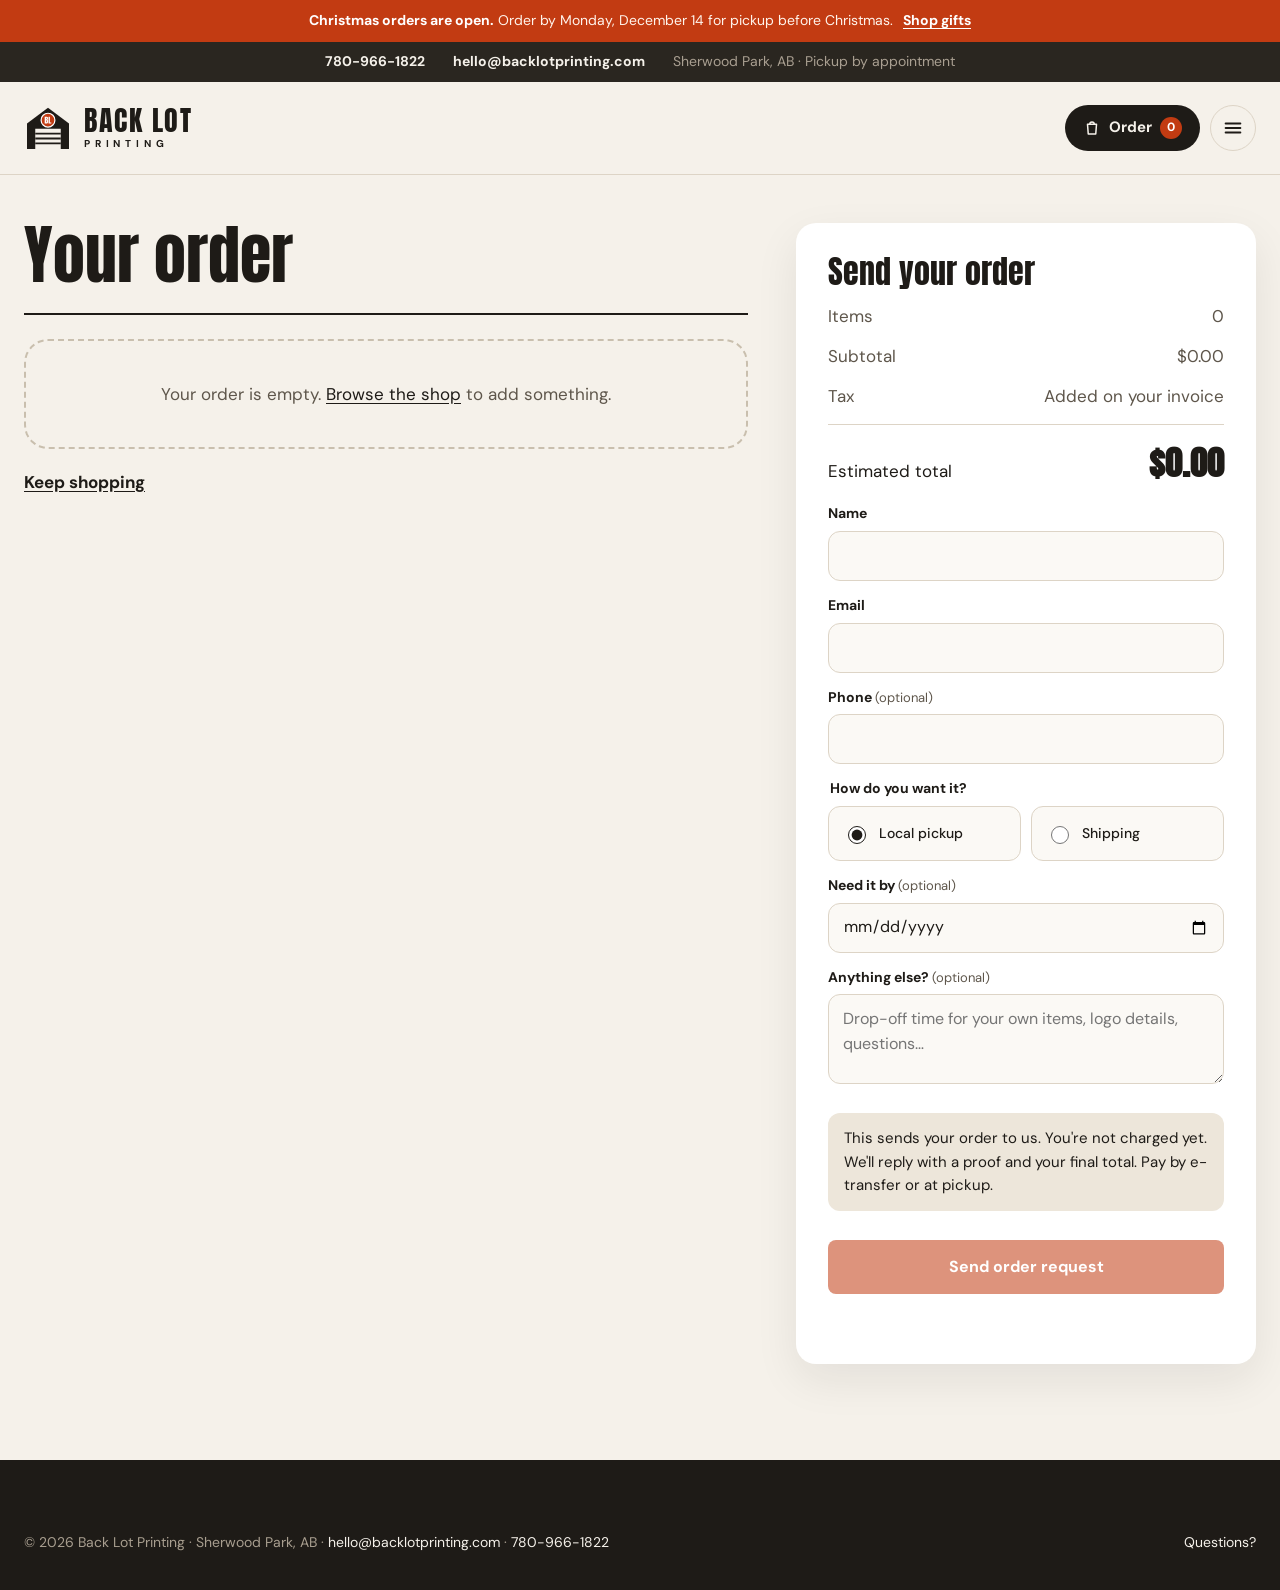
==== commit c6a06c01: "Add files via upload" ====
--- a/order.html
+++ b/order.html
@@ -81,7 +81,7 @@
       <div class="field"><label for="o-date">Need it by <span class="hint">(optional)</span></label><input id="o-date" name="Needed by" type="date"></div>
       <div class="field"><label for="o-notes">Anything else? <span class="hint">(optional)</span></label><textarea id="o-notes" name="Notes" placeholder="Drop-off time for your own items, logo details, questions…" style="min-height:90px"></textarea></div>
 
-      <p class="notice">This sends your order to us — you're not charged yet. We'll reply with a proof and your final total. Pay by e-transfer or at pickup.</p>
+      <p class="notice">This sends your order to us. You're not charged yet. We'll reply with a proof and your final total. Pay by e-transfer or at pickup.</p>
       <button class="btn btn-accent" type="submit" id="send">Send order request</button>
       <p class="form-status" id="order-status" role="status" aria-live="polite"></p>
     </form>
@@ -158,9 +158,9 @@
         '\n  Personalization: ' + x.line.text + (x.line.notes ? '\n  Notes: ' + x.line.notes : '') + (x.p.byo ? '\n  Customer brings item' : '');
     }).join('\n');
     var fields = {
-      'Name': f.elements['Name'].value, 'Email': f.elements['Email'].value, 'Phone': f.elements['Phone'].value || '—',
-      'Delivery': f.elements['Delivery'].value, 'Needed by': f.elements['Needed by'].value || '—',
-      'Order': '\n' + summary, 'Estimated total': '$' + total.toFixed(2) + ' + tax', 'Notes': f.elements['Notes'].value || '—'
+      'Name': f.elements['Name'].value, 'Email': f.elements['Email'].value, 'Phone': f.elements['Phone'].value || 'None',
+      'Delivery': f.elements['Delivery'].value, 'Needed by': f.elements['Needed by'].value || 'None',
+      'Order': '\n' + summary, 'Estimated total': '$' + total.toFixed(2) + ' + tax', 'Notes': f.elements['Notes'].value || 'None'
     };
     BL.sendForm('Order request from ' + fields.Name, fields, st, function (how) {
       if (how === 'mail') return;
